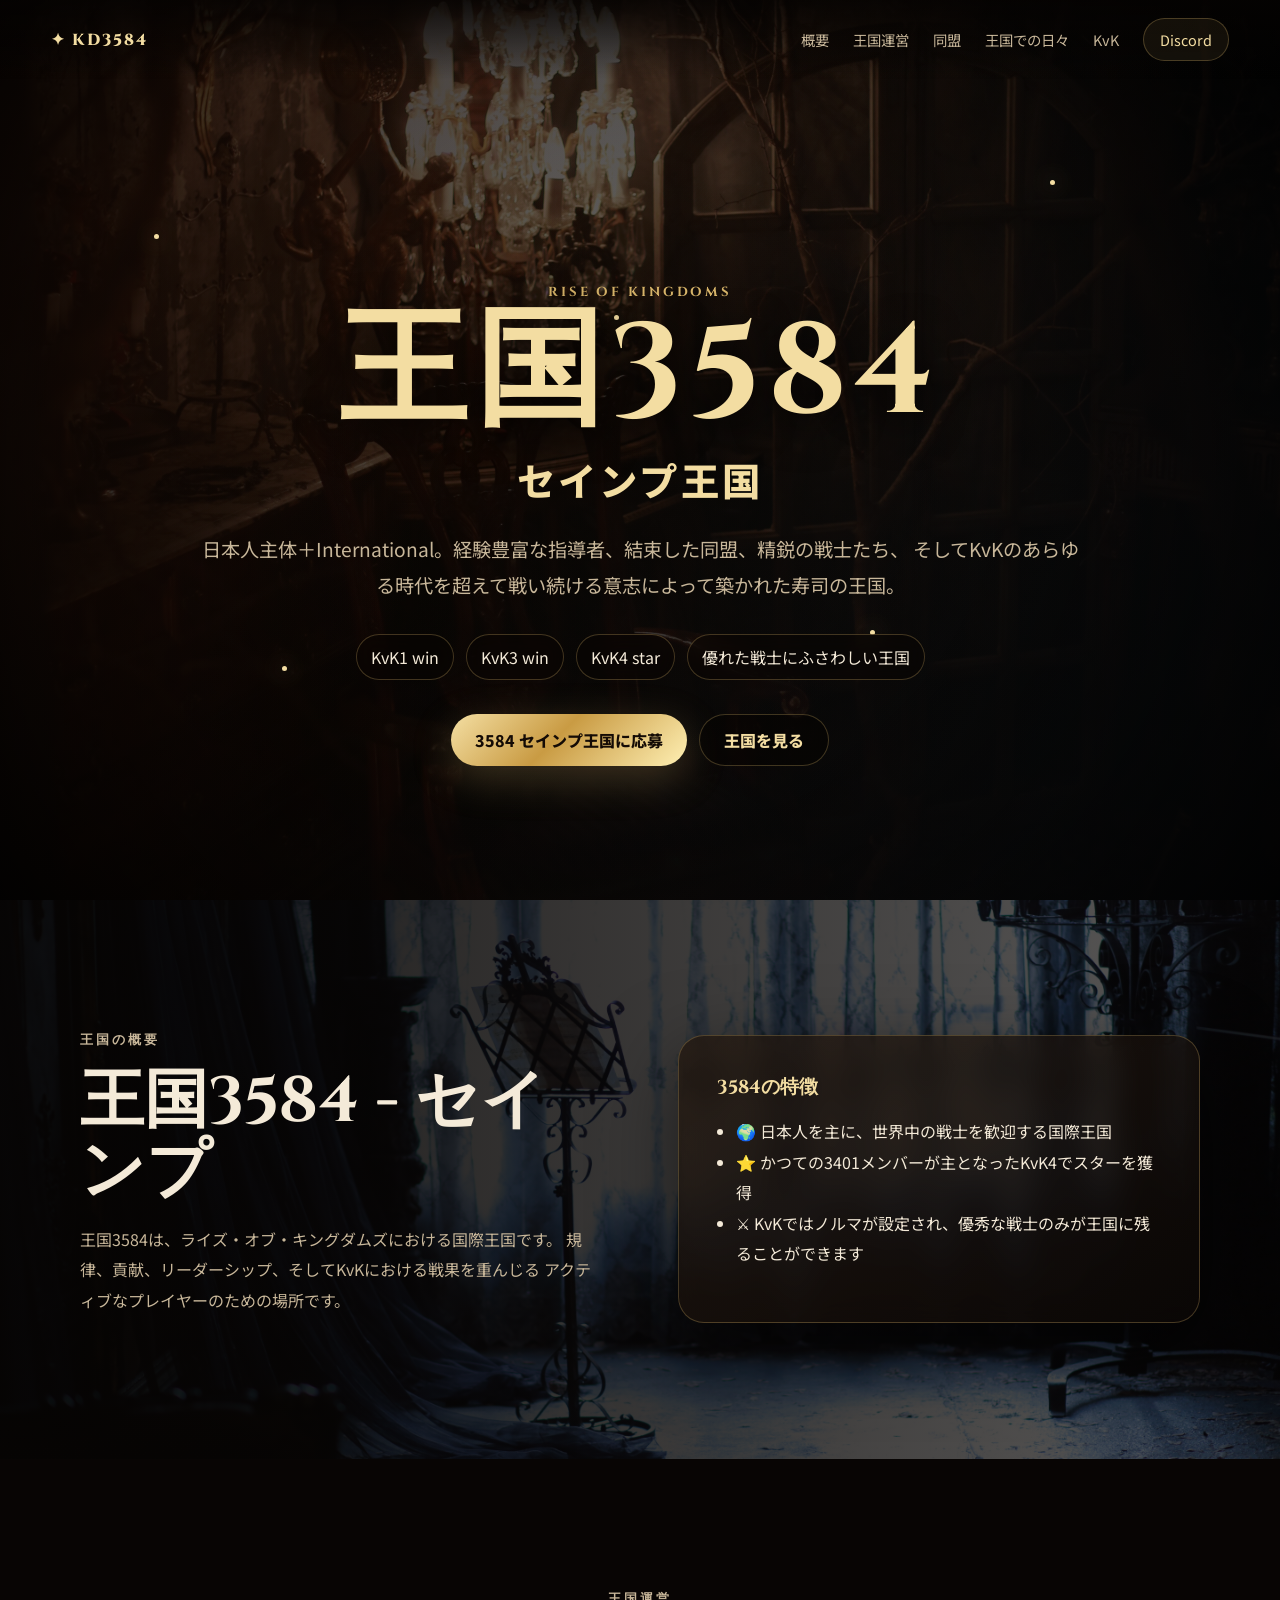
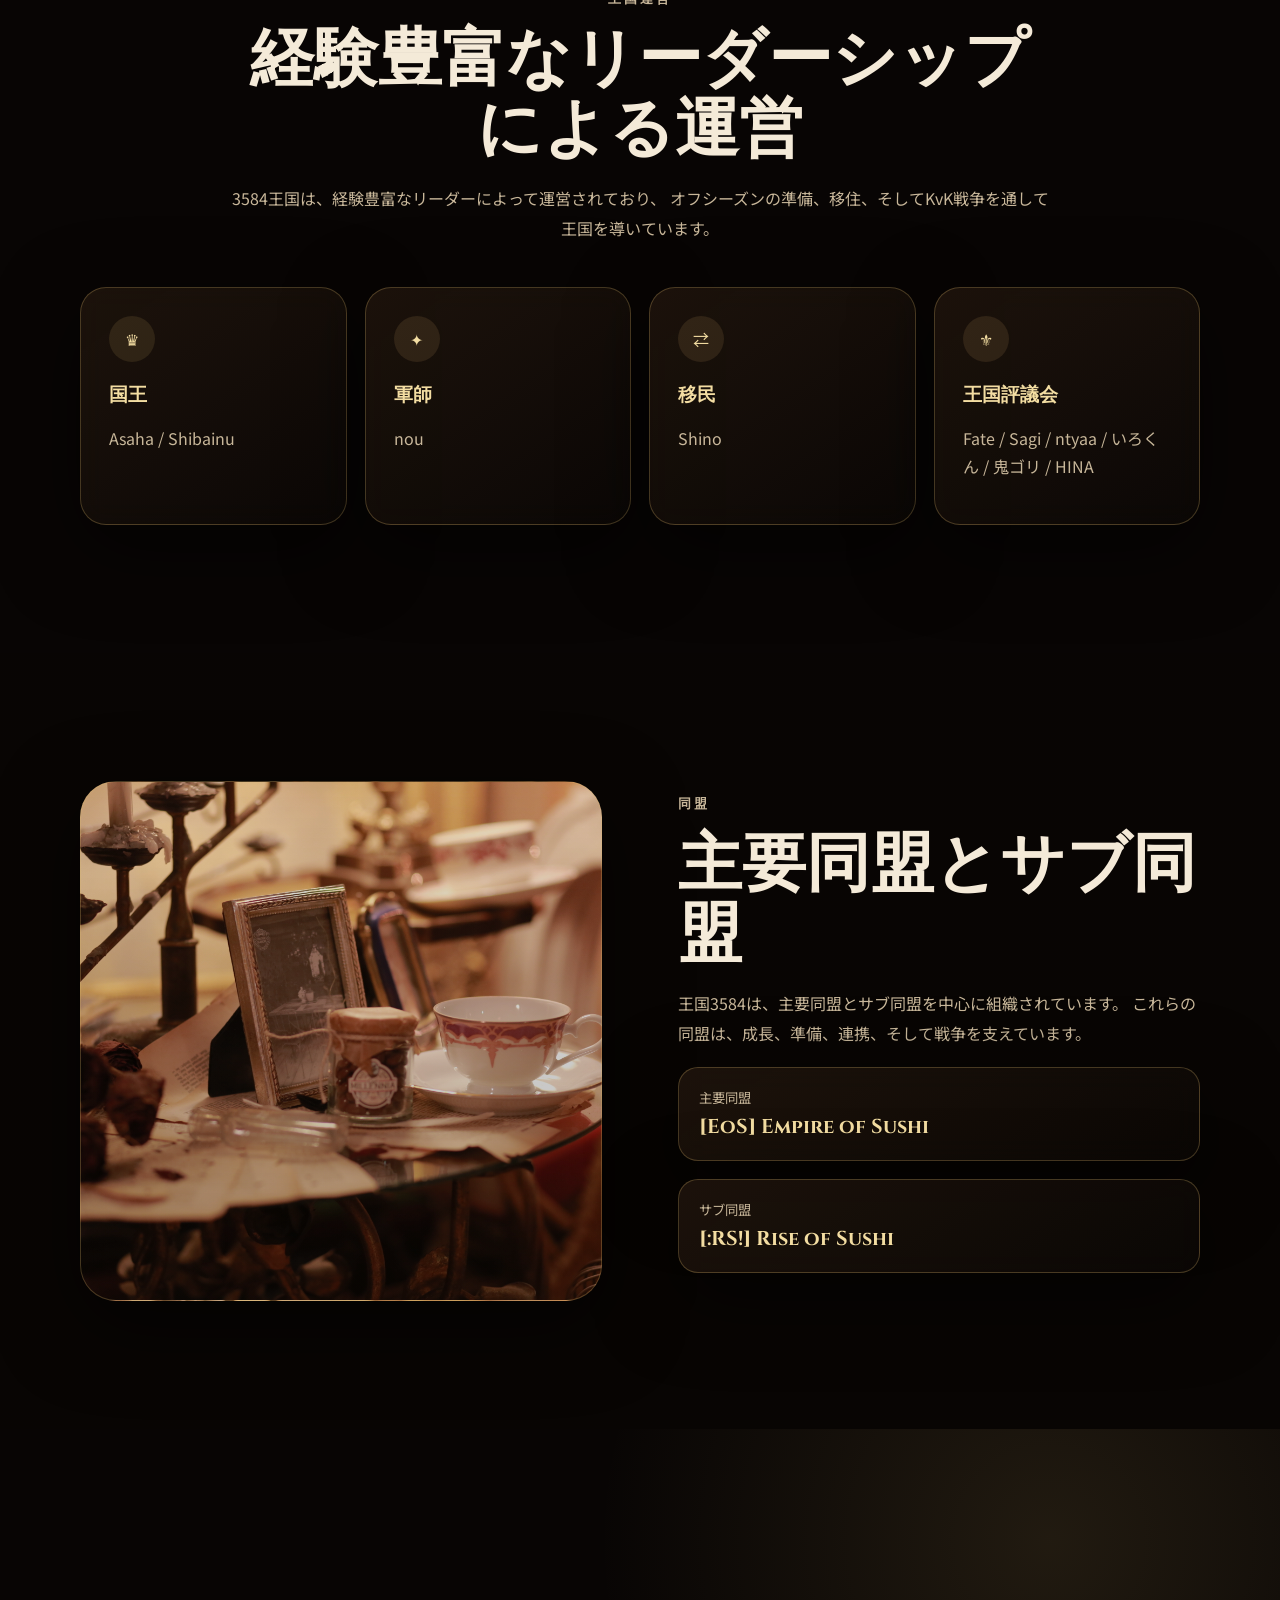
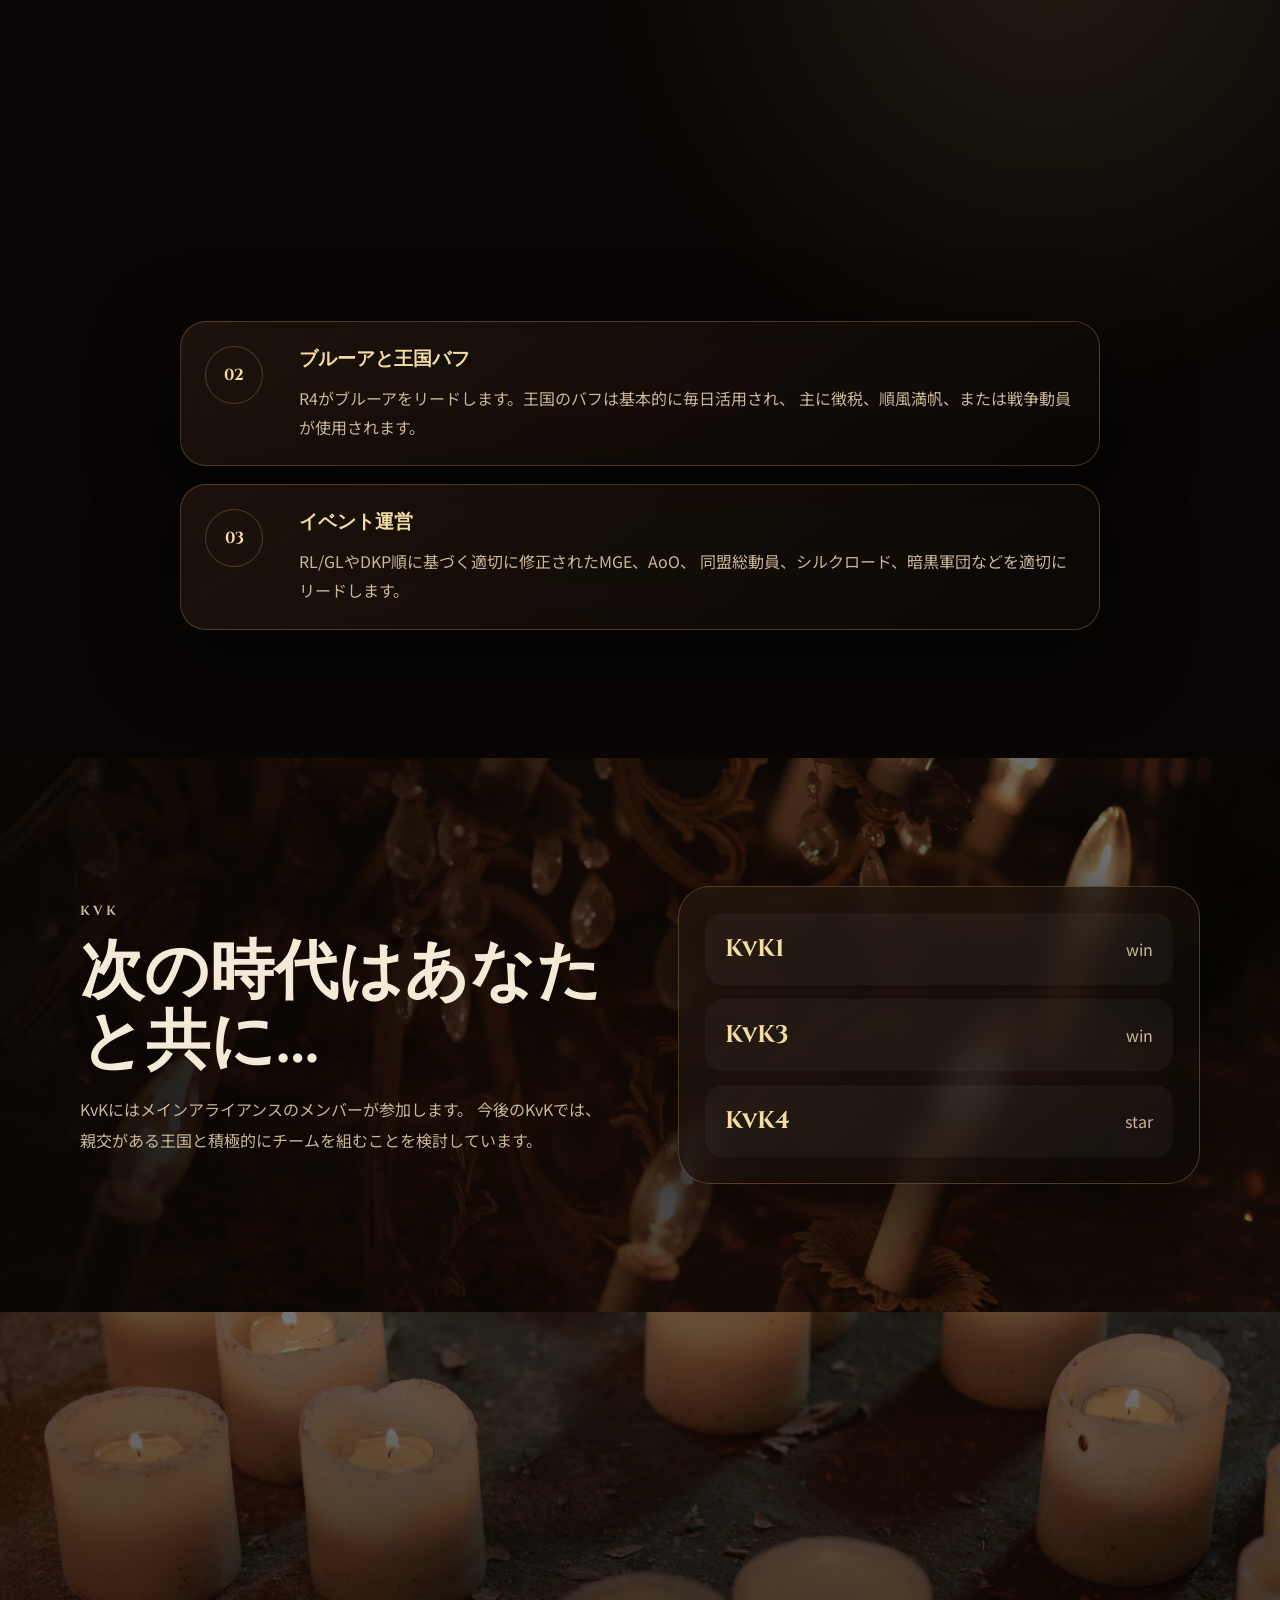
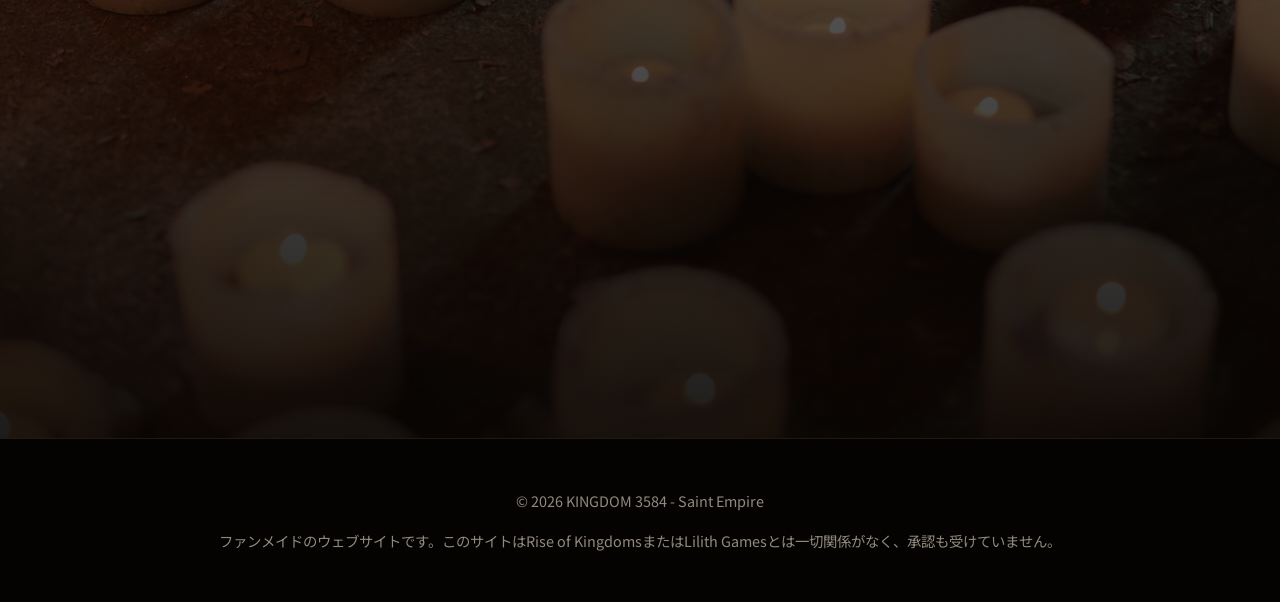
==== kingdom.html @ c97b83a0 "Create kingdom.html" ====
<!doctype html>
<html lang="ja">
<head>
  <meta charset="utf-8">
  <meta name="viewport" content="width=device-width, initial-scale=1">
  <title>KINGDOM 3584 | セインプ王国</title>
  <meta name="description" content="王国3584 セインプ王国 - 日本人主体＋International / KvK focused kingdom.">
  <meta name="theme-color" content="#120b08">
  <link rel="canonical" href="https://nou3584.github.io/kd3584/kingdom.html">

  <meta property="og:title" content="KINGDOM 3584 | セインプ王国">
  <meta property="og:description" content="日本人主体＋International / KvK focused kingdom.">
  <meta property="og:type" content="website">
  <meta property="og:url" content="https://nou3584.github.io/kd3584/kingdom.html">
  <meta property="og:image" content="assets/images/4V9A9482_0.JPG">

  <link rel="preconnect" href="https://fonts.googleapis.com">
  <link rel="preconnect" href="https://fonts.gstatic.com" crossorigin>
  <link href="https://fonts.googleapis.com/css2?family=Cinzel:wght@500;600;700;800&family=Noto+Sans+JP:wght@400;500;700;800&display=swap" rel="stylesheet">
  <link rel="stylesheet" href="assets/css/style.css">
</head>

<body class="site-page">
  <div class="loader" id="loader">
    <div class="flame"></div>
    <p>Lighting the Kingdom...</p>
  </div>

  <header class="header" id="header">
    <a class="brand" href="#top">✦ KD3584</a>

    <button class="nav-button" id="navButton" aria-label="menu">
      <span></span>
      <span></span>
      <span></span>
    </button>

    <nav class="nav" id="nav">
      <a href="#about">概要</a>
      <a href="#management">王国運営</a>
      <a href="#alliances">同盟</a>
      <a href="#season">王国での日々</a>
      <a href="#kvk">KvK</a>
      <a class="nav-apply" href="https://discord.gg/QA2q6GEq8" target="_blank" rel="noopener noreferrer">Discord</a>
    </nav>
  </header>

  <main id="top">
    <section class="hero">
      <div class="hero-bg"></div>
      <div class="hero-overlay"></div>

      <div class="lights">
        <span style="--x:12%;--y:26%;--d:0s"></span>
        <span style="--x:82%;--y:20%;--d:.8s"></span>
        <span style="--x:48%;--y:35%;--d:1.4s"></span>
        <span style="--x:22%;--y:74%;--d:.5s"></span>
        <span style="--x:68%;--y:70%;--d:1.9s"></span>
      </div>

      <div class="hero-content">
        <p class="eyebrow reveal">RISE OF KINGDOMS</p>
        <h1 class="hero-title reveal">王国3584</h1>
        <p class="hero-subtitle reveal">セインプ王国</p>

        <p class="hero-lead reveal">
          日本人主体＋International。経験豊富な指導者、結束した同盟、精鋭の戦士たち、
          そしてKvKのあらゆる時代を超えて戦い続ける意志によって築かれた寿司の王国。
        </p>

        <div class="badges reveal">
          <span>KvK1 win</span>
          <span>KvK3 win</span>
          <span>KvK4 star</span>
          <span>優れた戦士にふさわしい王国</span>
        </div>

        <div class="actions reveal">
          <a class="button primary" href="https://discord.gg/QA2q6GEq8" target="_blank" rel="noopener noreferrer">
            3584 セインプ王国に応募
          </a>
          <a class="button ghost" href="#about">王国を見る</a>
        </div>
      </div>
    </section>

    <section class="section about" id="about">
      <div class="container grid-2">
        <div class="section-title reveal">
          <p class="eyebrow">王国の概要</p>
          <h2>王国3584 - セインプ</h2>
          <p>
            王国3584は、ライズ・オブ・キングダムズにおける国際王国です。
            規律、貢献、リーダーシップ、そしてKvKにおける戦果を重んじる
            アクティブなプレイヤーのための場所です。
          </p>
        </div>

        <div class="glass reveal">
          <h3>3584の特徴</h3>
          <ul>
            <li>🌍 日本人を主に、世界中の戦士を歓迎する国際王国</li>
            <li>⭐ かつての3401メンバーが主となったKvK4でスターを獲得</li>
            <li>⚔ KvKではノルマが設定され、優秀な戦士のみが王国に残ることができます</li>
          </ul>
        </div>
      </div>
    </section>

    <section class="section" id="management">
      <div class="container">
        <div class="section-title center reveal">
          <p class="eyebrow">王国運営</p>
          <h2>経験豊富なリーダーシップによる運営</h2>
          <p>
            3584王国は、経験豊富なリーダーによって運営されており、
            オフシーズンの準備、移住、そしてKvK戦争を通して王国を導いています。
          </p>
        </div>

        <div class="cards">
          <article class="card reveal">
            <span>♛</span>
            <h3>国王</h3>
            <p>Asaha / Shibainu</p>
          </article>

          <article class="card reveal">
            <span>✦</span>
            <h3>軍師</h3>
            <p>nou</p>
          </article>

          <article class="card reveal">
            <span>⇄</span>
            <h3>移民</h3>
            <p>Shino</p>
          </article>

          <article class="card reveal council">
            <span>⚜</span>
            <h3>王国評議会</h3>
            <p>Fate / Sagi / ntyaa / いろくん / 鬼ゴリ / HINA</p>
          </article>
        </div>
      </div>
    </section>

    <section class="section alliances" id="alliances">
      <div class="container grid-2">
        <div class="photo reveal"></div>

        <div class="section-title reveal">
          <p class="eyebrow">同盟</p>
          <h2>主要同盟とサブ同盟</h2>
          <p>
            王国3584は、主要同盟とサブ同盟を中心に組織されています。
            これらの同盟は、成長、準備、連携、そして戦争を支えています。
          </p>

          <div class="alliance-box">
            <small>主要同盟</small>
            <strong>[EoS] Empire of Sushi</strong>
          </div>

          <div class="alliance-box">
            <small>サブ同盟</small>
            <strong>[:RS!] Rise of Sushi</strong>
          </div>
        </div>
      </div>
    </section>

    <section class="section season" id="season">
      <div class="container">
        <div class="section-title center reveal">
          <p class="eyebrow">王国での日々</p>
          <h2>準備が戦果を生みます。</h2>
          <p>
            王国3584は、オフシーズンとKvKの両方において、
            日々の活動、準備、そして積極的な参加を重視しています。
          </p>
        </div>

        <div class="timeline">
          <article class="timeline-item reveal">
            <b>01</b>
            <div>
              <h3>野蛮人の砦とクリスタルチェスト</h3>
              <p>
                多くのプレイヤーが積極的に野蛮人の砦の破壊に取り組んでおり、
                レアギフトも豊富で、平均して1日に2〜3個のクリスタルチェストを獲得できます。
              </p>
            </div>
          </article>

          <article class="timeline-item reveal">
            <b>02</b>
            <div>
              <h3>ブルーアと王国バフ</h3>
              <p>
                R4がブルーアをリードします。王国のバフは基本的に毎日活用され、
                主に徴税、順風満帆、または戦争動員が使用されます。
              </p>
            </div>
          </article>

          <article class="timeline-item reveal">
            <b>03</b>
            <div>
              <h3>イベント運営</h3>
              <p>
                RL/GLやDKP順に基づく適切に修正されたMGE、AoO、
                同盟総動員、シルクロード、暗黒軍団などを適切にリードします。
              </p>
            </div>
          </article>
        </div>
      </div>
    </section>

    <section class="section kvk" id="kvk">
      <div class="container grid-2">
        <div class="section-title reveal">
          <p class="eyebrow">KvK</p>
          <h2>次の時代はあなたと共に…</h2>
          <p>
            KvKにはメインアライアンスのメンバーが参加します。
            今後のKvKでは、親交がある王国と積極的にチームを組むことを検討しています。
          </p>
        </div>

        <div class="stats reveal">
          <div><strong>KvK1</strong><span>win</span></div>
          <div><strong>KvK3</strong><span>win</span></div>
          <div><strong>KvK4</strong><span>star</span></div>
        </div>
      </div>
    </section>

    <section class="section apply" id="apply">
      <div class="container apply-card reveal">
        <p class="eyebrow">3584 セインプ王国に応募</p>
        <h2>キングダム3584に参加しよう。</h2>
        <p>
          王国3584は、栄光ある王国で戦い、成長し、プレイしたいと願う
          優秀なプレイヤーを求めています。Discordアカウントが必要です。
          応募は審査制です。
        </p>
        <a class="button primary large" href="https://discord.gg/QA2q6GEq8" target="_blank" rel="noopener noreferrer">
          Discordで応募する
        </a>
      </div>
    </section>
  </main>

  <footer class="footer">
    <p>© <span id="year"></span> KINGDOM 3584 - Saint Empire</p>
    <p>
      ファンメイドのウェブサイトです。このサイトはRise of KingdomsまたはLilith Gamesとは一切関係がなく、承認も受けていません。
    </p>
  </footer>

  <script src="assets/js/main.js"></script>
</body>
</html>
---- assets/css/style.css ----
:root {
  --bg: #080504;
  --panel: rgba(22, 14, 9, .76);
  --text: #f4ead8;
  --muted: #c8b79a;
  --gold: #d8b56a;
  --gold-light: #f3dda2;
  --line: rgba(216, 181, 106, .28);
  --shadow: 0 24px 80px rgba(0, 0, 0, .55);
  --radius: 26px;
  --font-title: "Cinzel", serif;
  --font-body: "Noto Sans JP", sans-serif;
}

* {
  box-sizing: border-box;
}

html {
  scroll-behavior: smooth;
  background: var(--bg);
}

body {
  margin: 0;
  font-family: var(--font-body);
  color: var(--text);
  background: var(--bg);
  overflow-x: hidden;
}

body.no-scroll,
body.gate-open {
  overflow: hidden;
}

a {
  color: inherit;
  text-decoration: none;
}

/* entrance gate */
.letter-gate {
  position: fixed;
  inset: 0;
  z-index: 2000;
  display: grid;
  place-items: center;
  background: #050302;
  transition: opacity .9s ease, visibility .9s ease;
}

.letter-gate.hide {
  opacity: 0;
  visibility: hidden;
  pointer-events: none;
}

.gate-bg {
  position: absolute;
  inset: 0;
  background:
    linear-gradient(rgba(5, 3, 2, .68), rgba(5, 3, 2, .92)),
    url("../images/4V9A9482_0.JPG") center / cover;
  animation: gateZoom 18s ease-in-out infinite alternate;
}

.gate-light {
  position: absolute;
  inset: 0;
  background:
    radial-gradient(circle at 50% 48%, rgba(244, 210, 126, .22), transparent 28%),
    radial-gradient(circle at 50% 74%, rgba(255, 180, 78, .14), transparent 34%);
  animation: gateLight 4.8s ease-in-out infinite;
}

@keyframes gateZoom {
  from { transform: scale(1); }
  to { transform: scale(1.05); }
}

@keyframes gateLight {
  0%, 100% { opacity: .52; }
  45% { opacity: .9; }
  70% { opacity: .42; }
}

.envelope-scene {
  position: relative;
  width: min(94vw, 680px);
  height: 540px;
  display: grid;
  place-items: center;
  perspective: 1400px;
}

.envelope {
  position: relative;
  width: min(90vw, 540px);
  height: 340px;
  transform-style: preserve-3d;
  animation: envelopeEnter 1.1s ease forwards;
}

@keyframes envelopeEnter {
  from {
    opacity: 0;
    transform: translateY(48px) rotateX(14deg) scale(.92);
  }
  to {
    opacity: 1;
    transform: translateY(0) rotateX(0) scale(1);
  }
}

.env-back {
  position: absolute;
  inset: 62px 0 0;
  border-radius: 18px;
  background: linear-gradient(145deg, #d8b56a, #8d5b26 55%, #2c170d);
  box-shadow: 0 32px 90px rgba(0, 0, 0, .75);
}

.env-front {
  position: absolute;
  inset: 62px 0 0;
  z-index: 4;
  border-radius: 18px;
  background:
    linear-gradient(135deg, transparent 49%, rgba(255, 241, 184, .22) 50%, transparent 51%),
    linear-gradient(225deg, transparent 49%, rgba(255, 241, 184, .18) 50%, transparent 51%),
    linear-gradient(145deg, #b78438, #5f3518);
  clip-path: polygon(0 0, 50% 58%, 100% 0, 100% 100%, 0 100%);
}

.env-flap {
  position: absolute;
  left: 0;
  right: 0;
  top: 62px;
  z-index: 6;
  height: 178px;
  background: linear-gradient(145deg, #e3c176, #8e5b28);
  clip-path: polygon(0 0, 100% 0, 50% 100%);
  transform-origin: top center;
  animation: flapOpen 1.35s ease 1s forwards;
}

@keyframes flapOpen {
  to {
    transform: rotateX(178deg);
    z-index: 1;
  }
}

.wax-seal {
  position: absolute;
  left: 50%;
  top: 182px;
  z-index: 7;
  width: 76px;
  height: 76px;
  display: grid;
  place-items: center;
  transform: translateX(-50%);
  border-radius: 50%;
  background: radial-gradient(circle at 35% 30%, #b83a31, #60100e 72%);
  color: #f6d99b;
  font-family: var(--font-title);
  font-weight: 800;
  box-shadow: 0 8px 26px rgba(0, 0, 0, .5), inset 0 0 0 2px rgba(255,255,255,.12);
  animation: sealFade .7s ease 1.15s forwards;
}

@keyframes sealFade {
  to {
    opacity: 0;
    transform: translateX(-50%) scale(.65);
  }
}

.env-paper {
  position: absolute;
  left: 6%;
  right: 6%;
  bottom: 34px;
  z-index: 3;
  min-height: 330px;
  padding: 32px 28px;
  border-radius: 20px;
  text-align: center;
  color: #2f1d10;
  background:
    radial-gradient(circle at 20% 10%, rgba(255,255,255,.55), transparent 24%),
    linear-gradient(145deg, #fff1c6, #d6b26d);
  box-shadow: 0 18px 50px rgba(0, 0, 0, .48);
  transform: translateY(118px) scale(.86);
  opacity: .22;
  animation: paperRise 1.35s ease 1.55s forwards;
}

@keyframes paperRise {
  to {
    transform: translateY(-158px) scale(1);
    opacity: 1;
    z-index: 8;
  }
}

.paper-label {
  margin: 0 0 10px;
  font-family: var(--font-title);
  letter-spacing: .18em;
  font-weight: 800;
  color: #7a1d15;
}

.env-paper h1 {
  margin: 0;
  font-family: var(--font-title);
  font-size: clamp(1.55rem, 5vw, 2.35rem);
}

.paper-text {
  margin: 14px 0 22px;
  line-height: 1.7;
}

.paper-menu {
  display: grid;
  grid-template-columns: repeat(2, 1fr);
  gap: 12px;
}

.paper-menu button,
.paper-menu a {
  border: 0;
  border-radius: 999px;
  padding: 13px 14px;
  cursor: pointer;
  color: #fff3c7;
  background: linear-gradient(135deg, #4d1d16, #8b2a22);
  font-weight: 800;
  box-shadow: 0 10px 28px rgba(78, 26, 16, .35);
  transition: transform .25s ease, filter .25s ease;
  font-family: var(--font-body);
  font-size: .95rem;
}

.paper-menu button:hover,
.paper-menu a:hover {
  transform: translateY(-2px);
  filter: brightness(1.08);
}

.paper-note {
  margin: 18px 0 0;
  font-size: .82rem;
  color: rgba(47, 29, 16, .75);
}

/* loader */
.loader {
  position: fixed;
  inset: 0;
  z-index: 999;
  display: grid;
  place-items: center;
  align-content: center;
  gap: 18px;
  background: #050302;
  transition: opacity .7s ease, visibility .7s ease;
}

.loader.hide {
  opacity: 0;
  visibility: hidden;
  pointer-events: none;
}

.flame {
  width: 24px;
  height: 38px;
  border-radius: 50% 50% 42% 42%;
  background: radial-gradient(circle at 50% 72%, #fff6c9 0 13%, #f6bf55 34%, #b74f1d 66%, transparent 72%);
  filter: drop-shadow(0 0 18px rgba(246, 191, 85, .85));
  animation: flame 1.5s ease-in-out infinite;
}

.loader p {
  margin: 0;
  color: var(--muted);
  letter-spacing: .14em;
  font-size: .78rem;
  text-transform: uppercase;
}

@keyframes flame {
  0%, 100% { transform: scaleY(1) rotate(-1deg); opacity: .86; }
  50% { transform: scaleY(1.13) rotate(2deg); opacity: 1; }
}

/* main site */
.header {
  position: fixed;
  inset: 0 0 auto 0;
  z-index: 90;
  display: flex;
  justify-content: space-between;
  align-items: center;
  padding: 18px clamp(18px, 4vw, 56px);
  background: linear-gradient(to bottom, rgba(5, 3, 2, .82), transparent);
  transition: background .35s ease, backdrop-filter .35s ease;
}

.header.scrolled {
  background: rgba(7, 4, 3, .78);
  backdrop-filter: blur(14px);
  border-bottom: 1px solid rgba(216, 181, 106, .13);
}

.brand {
  font-family: var(--font-title);
  font-weight: 800;
  letter-spacing: .12em;
  color: var(--gold-light);
}

.nav {
  display: flex;
  align-items: center;
  gap: 24px;
  color: var(--muted);
  font-size: .9rem;
}

.nav a:hover {
  color: var(--gold-light);
}

.nav-apply {
  padding: 10px 16px;
  border: 1px solid var(--line);
  border-radius: 999px;
  background: rgba(216, 181, 106, .08);
  color: var(--gold-light);
}

.nav-button {
  display: none;
  width: 44px;
  height: 44px;
  border: 1px solid var(--line);
  border-radius: 12px;
  background: rgba(10, 6, 4, .5);
  cursor: pointer;
}

.nav-button span {
  display: block;
  width: 20px;
  height: 2px;
  margin: 5px auto;
  background: var(--gold-light);
  transition: .25s ease;
}

.hero {
  position: relative;
  min-height: 100svh;
  display: grid;
  place-items: center;
  padding: 120px 20px 80px;
  overflow: hidden;
  isolation: isolate;
}

.hero-bg {
  position: absolute;
  inset: 0;
  z-index: -3;
  background:
    linear-gradient(rgba(8, 5, 3, .6), rgba(8, 5, 3, .86)),
    url("../images/4V9A9482_0.JPG") center / cover;
  animation: slowZoom 22s ease-in-out infinite alternate;
}

.hero-overlay {
  position: absolute;
  inset: 0;
  z-index: -2;
  background:
    radial-gradient(circle at center, transparent 0 30%, rgba(0,0,0,.4) 70%, rgba(0,0,0,.88) 100%),
    linear-gradient(120deg, rgba(91, 36, 16, .28), transparent 42%, rgba(13, 35, 54, .22));
  animation: candleFlicker 5s ease-in-out infinite;
}

@keyframes slowZoom {
  from { transform: scale(1); }
  to { transform: scale(1.07); }
}

@keyframes candleFlicker {
  0%, 100% { opacity: .74; }
  30% { opacity: .9; }
  48% { opacity: .68; }
  73% { opacity: .83; }
}

.lights span {
  position: absolute;
  left: var(--x);
  top: var(--y);
  width: 5px;
  height: 5px;
  border-radius: 50%;
  background: var(--gold-light);
  box-shadow: 0 0 22px rgba(243, 221, 162, .9);
  animation: floatLight 8s ease-in-out infinite;
  animation-delay: var(--d);
}

@keyframes floatLight {
  0%, 100% { transform: translate3d(0,0,0); opacity: .22; }
  50% { transform: translate3d(12px,-24px,0); opacity: .82; }
}

.hero-content {
  width: min(1040px, 100%);
  text-align: center;
}

.eyebrow {
  margin: 0 0 14px;
  color: var(--gold);
  font-family: var(--font-title);
  font-weight: 700;
  letter-spacing: .22em;
  font-size: .82rem;
  text-transform: uppercase;
}

.hero-title {
  margin: 0;
  font-family: var(--font-title);
  font-size: clamp(3.1rem, 10vw, 8rem);
  line-height: .92;
  letter-spacing: .06em;
  color: var(--gold-light);
  text-shadow: 0 12px 42px rgba(0,0,0,.75);
}

.hero-subtitle {
  margin: 18px auto 0;
  color: var(--gold-light);
  font-size: clamp(1.4rem, 3vw, 2.4rem);
  font-weight: 800;
  letter-spacing: .08em;
}

.hero-lead {
  margin: 24px auto 0;
  max-width: 880px;
  color: var(--muted);
  font-size: clamp(1rem, 1.8vw, 1.2rem);
  line-height: 1.9;
}

.badges,
.actions {
  display: flex;
  justify-content: center;
  flex-wrap: wrap;
  gap: 12px;
}

.badges {
  margin-top: 30px;
}

.badges span {
  padding: 10px 14px;
  border: 1px solid var(--line);
  border-radius: 999px;
  background: rgba(10, 6, 4, .45);
  backdrop-filter: blur(10px);
}

.actions {
  margin-top: 34px;
}

.button {
  display: inline-flex;
  align-items: center;
  justify-content: center;
  min-height: 48px;
  padding: 13px 24px;
  border-radius: 999px;
  font-weight: 800;
  transition: transform .25s ease, box-shadow .25s ease;
}

.button:hover {
  transform: translateY(-2px);
}

.primary {
  color: #140b05;
  background: linear-gradient(135deg, #f4dfa3, #c99b43 45%, #fff0b4);
  box-shadow: 0 12px 40px rgba(216,181,106,.25);
}

.ghost {
  color: var(--gold-light);
  border: 1px solid var(--line);
  background: rgba(5,3,2,.45);
}

.large {
  min-height: 56px;
  padding-inline: 32px;
}

.section {
  position: relative;
  padding: clamp(78px, 10vw, 132px) 20px;
  overflow: hidden;
}

.container {
  position: relative;
  z-index: 2;
  width: min(1120px, 100%);
  margin: 0 auto;
}

.grid-2 {
  display: grid;
  grid-template-columns: 1fr 1fr;
  gap: clamp(30px, 6vw, 76px);
  align-items: center;
}

.section-title h2,
.apply-card h2 {
  margin: 0;
  font-family: var(--font-title);
  font-size: clamp(2rem, 5vw, 4.4rem);
  line-height: 1.1;
}

.section-title p,
.apply-card p {
  color: var(--muted);
  line-height: 1.9;
}

.center {
  max-width: 820px;
  margin: 0 auto 44px;
  text-align: center;
}

.about {
  background:
    linear-gradient(90deg, rgba(6,4,3,.94), rgba(6,4,3,.65)),
    url("../images/4V9A9593_0.JPG") center / cover;
}

.glass,
.card,
.timeline-item,
.stats,
.alliance-box,
.apply-card {
  border: 1px solid var(--line);
  background: linear-gradient(145deg, rgba(35,23,14,.76), rgba(12,8,6,.72));
  box-shadow: var(--shadow);
  backdrop-filter: blur(14px);
}

.glass {
  padding: clamp(24px, 4vw, 38px);
  border-radius: var(--radius);
}

.glass h3,
.card h3,
.timeline-item h3 {
  margin: 0 0 12px;
  font-family: var(--font-title);
  color: var(--gold-light);
}

.glass ul {
  padding-left: 1.2em;
  color: var(--text);
  line-height: 1.9;
}

.cards {
  display: grid;
  grid-template-columns: repeat(4, 1fr);
  gap: 18px;
}

.card {
  min-height: 210px;
  padding: 28px;
  border-radius: var(--radius);
  transition: transform .25s ease, border-color .25s ease;
}

.card:hover {
  transform: translateY(-6px);
  border-color: rgba(243,221,162,.55);
}

.card span {
  display: grid;
  place-items: center;
  width: 46px;
  height: 46px;
  margin-bottom: 20px;
  border-radius: 50%;
  background: rgba(216,181,106,.12);
  color: var(--gold-light);
}

.card p {
  color: var(--muted);
  line-height: 1.75;
}

.alliances {
  background:
    linear-gradient(rgba(8,5,3,.78), rgba(8,5,3,.9)),
    url("../images/4V9A2449_0.JPG") center / cover fixed;
}

.photo {
  min-height: 520px;
  border-radius: 36px;
  border: 1px solid var(--line);
  background:
    linear-gradient(rgba(8,5,3,.1), rgba(8,5,3,.3)),
    url("../images/4V9A6403_0.JPG") center / cover;
  box-shadow: var(--shadow);
}

.alliance-box {
  padding: 20px;
  border-radius: 20px;
  margin: 18px 0;
}

.alliance-box small {
  display: block;
  color: var(--muted);
  margin-bottom: 6px;
}

.alliance-box strong {
  font-family: var(--font-title);
  font-size: 1.25rem;
  color: var(--gold-light);
}

.season {
  background:
    radial-gradient(circle at 82% 12%, rgba(216, 181, 106, .12), transparent 34%),
    #080504;
}

.timeline {
  display: grid;
  gap: 18px;
  max-width: 920px;
  margin: 0 auto;
}

.timeline-item {
  display: grid;
  grid-template-columns: 72px 1fr;
  gap: 22px;
  padding: 24px;
  border-radius: var(--radius);
}

.timeline-item b {
  display: grid;
  place-items: center;
  width: 58px;
  height: 58px;
  border-radius: 50%;
  border: 1px solid var(--line);
  color: var(--gold-light);
  font-family: var(--font-title);
}

.timeline-item p {
  margin: 0;
  color: var(--muted);
  line-height: 1.8;
}

.kvk {
  background:
    linear-gradient(90deg, rgba(8,5,3,.94), rgba(8,5,3,.5)),
    url("../images/4V9A9409_0.JPG") center / cover;
}

.stats {
  display: grid;
  gap: 14px;
  padding: 26px;
  border-radius: 32px;
}

.stats div {
  display: flex;
  justify-content: space-between;
  align-items: baseline;
  gap: 16px;
  padding: 20px;
  border-radius: 18px;
  background: rgba(255,255,255,.035);
}

.stats strong {
  font-family: var(--font-title);
  color: var(--gold-light);
  font-size: 1.5rem;
}

.stats span {
  color: var(--muted);
}

.apply {
  background:
    linear-gradient(rgba(5,3,2,.55), rgba(5,3,2,.9)),
    url("../images/4V9A2448_0.JPG") center / cover;
}

.apply-card {
  max-width: 920px;
  padding: clamp(32px, 6vw, 70px);
  border-radius: 36px;
  text-align: center;
}

.footer {
  padding: 34px 20px;
  text-align: center;
  color: rgba(244,234,216,.58);
  border-top: 1px solid rgba(216,181,106,.12);
  background: #050302;
  font-size: .9rem;
  line-height: 1.8;
}

.reveal {
  opacity: 0;
  transform: translateY(28px);
  transition: opacity .9s ease, transform .9s ease;
}

.reveal.show {
  opacity: 1;
  transform: translateY(0);
}

.toast {
  position: fixed;
  left: 50%;
  bottom: 28px;
  z-index: 3000;
  transform: translate(-50%, 24px);
  padding: 14px 20px;
  border: 1px solid var(--line);
  border-radius: 999px;
  background: rgba(10, 6, 4, .9);
  color: var(--gold-light);
  box-shadow: var(--shadow);
  opacity: 0;
  visibility: hidden;
  transition: .35s ease;
}

.toast.show {
  opacity: 1;
  visibility: visible;
  transform: translate(-50%, 0);
}

@media (prefers-reduced-motion: reduce) {
  *,
  *::before,
  *::after {
    animation: none !important;
    transition: none !important;
    scroll-behavior: auto !important;
  }
}

@media (max-width: 900px) {
  .nav-button {
    display: block;
    position: relative;
    z-index: 101;
  }

  .nav {
    position: fixed;
    inset: 0;
    z-index: 100;
    flex-direction: column;
    justify-content: center;
    gap: 28px;
    background:
      linear-gradient(rgba(5,3,2,.88), rgba(5,3,2,.96)),
      url("../images/4V9A9482_0.JPG") center / cover;
    transform: translateX(100%);
    transition: transform .35s ease;
    font-size: 1.2rem;
  }

  .nav.open {
    transform: translateX(0);
  }

  .nav-button.open span:nth-child(1) {
    transform: translateY(7px) rotate(45deg);
  }

  .nav-button.open span:nth-child(2) {
    opacity: 0;
  }

  .nav-button.open span:nth-child(3) {
    transform: translateY(-7px) rotate(-45deg);
  }

  .grid-2 {
    grid-template-columns: 1fr;
  }

  .cards {
    grid-template-columns: repeat(2, 1fr);
  }

  .photo {
    min-height: 360px;
  }

  .alliances {
    background-attachment: scroll;
  }
}

@media (max-width: 560px) {
  .header {
    padding: 14px 16px;
  }

  .brand {
    font-size: .9rem;
  }

  .envelope-scene {
    height: 560px;
  }

  .env-paper {
    left: 4%;
    right: 4%;
    padding: 28px 18px;
  }

  .paper-menu {
    grid-template-columns: 1fr;
  }

  .hero {
    padding-inline: 16px;
  }

  .badges {
    display: none;
  }

  .actions {
    flex-direction: column;
  }

  .button {
    width: 100%;
  }

  .cards {
    grid-template-columns: 1fr;
  }

  .timeline-item {
    grid-template-columns: 1fr;
  }
}
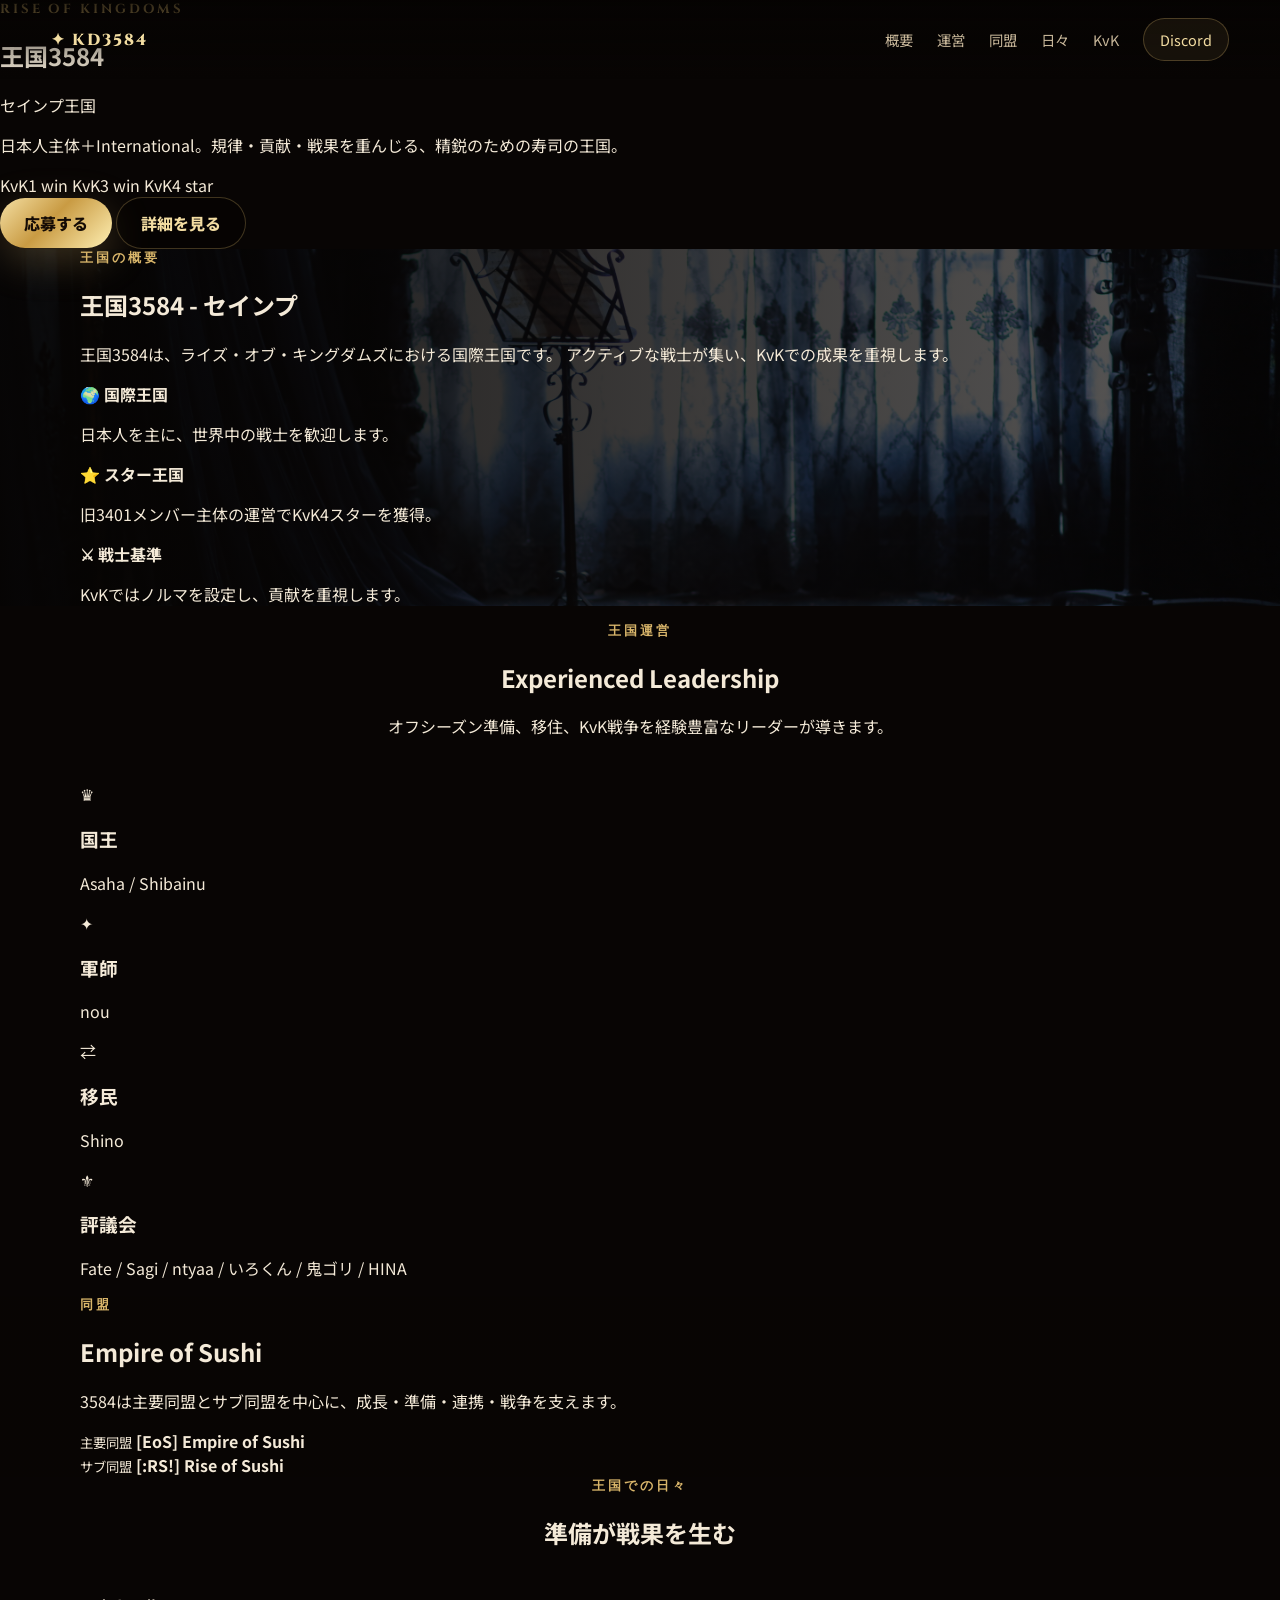
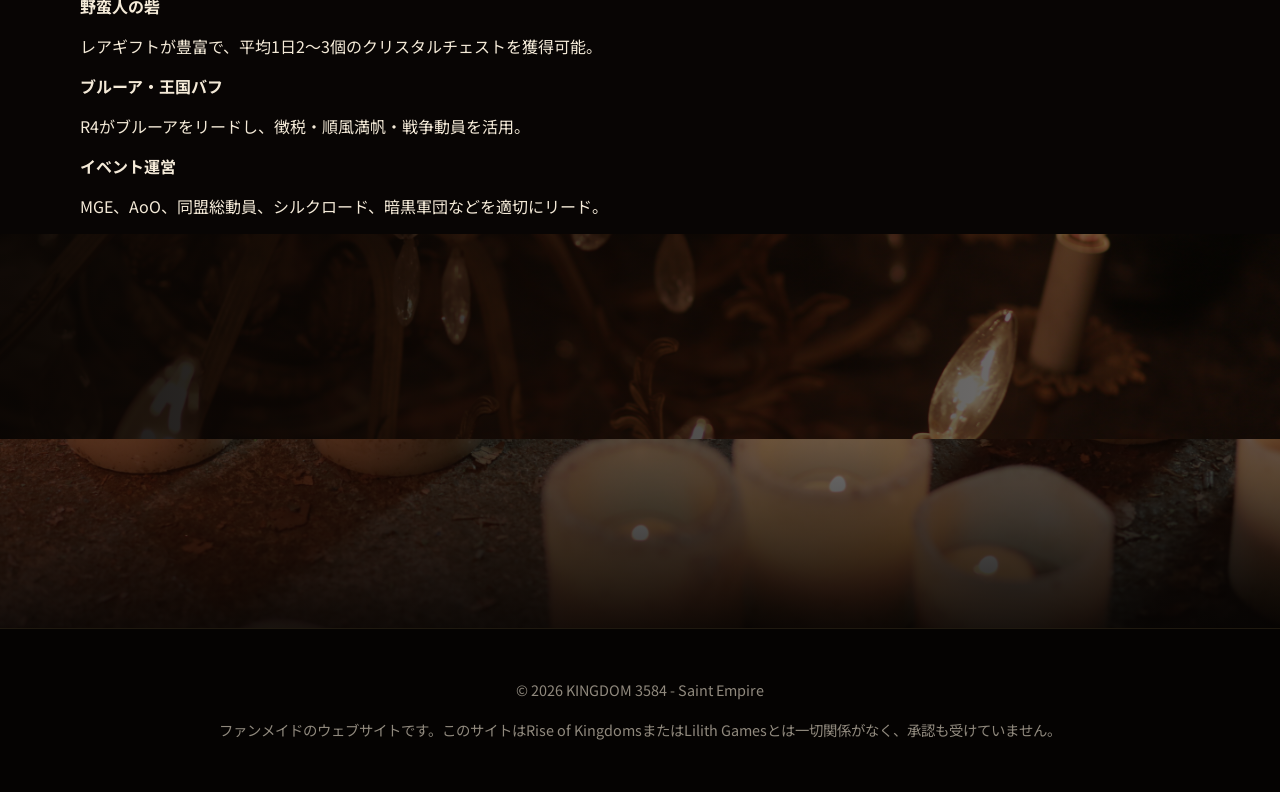
==== commit 7309135e: "Update kingdom.html" ====
--- a/kingdom.html
+++ b/kingdom.html
@@ -20,13 +20,13 @@
   <link rel="stylesheet" href="assets/css/style.css">
 </head>
 
-<body class="site-page">
+<body class="site-page compact-page">
   <div class="loader" id="loader">
     <div class="flame"></div>
     <p>Lighting the Kingdom...</p>
   </div>
 
-  <header class="header" id="header">
+  <header class="header compact-header" id="header">
     <a class="brand" href="#top">✦ KD3584</a>
 
     <button class="nav-button" id="navButton" aria-label="menu">
@@ -37,200 +37,174 @@
 
     <nav class="nav" id="nav">
       <a href="#about">概要</a>
-      <a href="#management">王国運営</a>
+      <a href="#management">運営</a>
       <a href="#alliances">同盟</a>
-      <a href="#season">王国での日々</a>
+      <a href="#daily">日々</a>
       <a href="#kvk">KvK</a>
       <a class="nav-apply" href="https://discord.gg/QA2q6GEq8" target="_blank" rel="noopener noreferrer">Discord</a>
     </nav>
   </header>
 
   <main id="top">
-    <section class="hero">
-      <div class="hero-bg"></div>
-      <div class="hero-overlay"></div>
-
-      <div class="lights">
-        <span style="--x:12%;--y:26%;--d:0s"></span>
-        <span style="--x:82%;--y:20%;--d:.8s"></span>
-        <span style="--x:48%;--y:35%;--d:1.4s"></span>
-        <span style="--x:22%;--y:74%;--d:.5s"></span>
-        <span style="--x:68%;--y:70%;--d:1.9s"></span>
-      </div>
-
-      <div class="hero-content">
+    <section class="compact-hero">
+      <div class="compact-hero-bg"></div>
+      <div class="compact-hero-overlay"></div>
+
+      <div class="compact-hero-content">
         <p class="eyebrow reveal">RISE OF KINGDOMS</p>
-        <h1 class="hero-title reveal">王国3584</h1>
-        <p class="hero-subtitle reveal">セインプ王国</p>
-
-        <p class="hero-lead reveal">
-          日本人主体＋International。経験豊富な指導者、結束した同盟、精鋭の戦士たち、
-          そしてKvKのあらゆる時代を超えて戦い続ける意志によって築かれた寿司の王国。
+        <h1 class="compact-title reveal">王国3584</h1>
+        <p class="compact-subtitle reveal">セインプ王国</p>
+
+        <p class="compact-lead reveal">
+          日本人主体＋International。規律・貢献・戦果を重んじる、精鋭のための寿司の王国。
         </p>
 
-        <div class="badges reveal">
+        <div class="compact-badges reveal">
           <span>KvK1 win</span>
           <span>KvK3 win</span>
           <span>KvK4 star</span>
-          <span>優れた戦士にふさわしい王国</span>
-        </div>
-
-        <div class="actions reveal">
+        </div>
+
+        <div class="compact-actions reveal">
           <a class="button primary" href="https://discord.gg/QA2q6GEq8" target="_blank" rel="noopener noreferrer">
-            3584 セインプ王国に応募
+            応募する
           </a>
-          <a class="button ghost" href="#about">王国を見る</a>
-        </div>
-      </div>
-    </section>
-
-    <section class="section about" id="about">
-      <div class="container grid-2">
-        <div class="section-title reveal">
+          <a class="button ghost" href="#about">詳細を見る</a>
+        </div>
+      </div>
+    </section>
+
+    <section class="compact-section about" id="about">
+      <div class="container">
+        <div class="compact-heading reveal">
           <p class="eyebrow">王国の概要</p>
           <h2>王国3584 - セインプ</h2>
           <p>
             王国3584は、ライズ・オブ・キングダムズにおける国際王国です。
-            規律、貢献、リーダーシップ、そしてKvKにおける戦果を重んじる
-            アクティブなプレイヤーのための場所です。
-          </p>
-        </div>
-
-        <div class="glass reveal">
-          <h3>3584の特徴</h3>
-          <ul>
-            <li>🌍 日本人を主に、世界中の戦士を歓迎する国際王国</li>
-            <li>⭐ かつての3401メンバーが主となったKvK4でスターを獲得</li>
-            <li>⚔ KvKではノルマが設定され、優秀な戦士のみが王国に残ることができます</li>
-          </ul>
-        </div>
-      </div>
-    </section>
-
-    <section class="section" id="management">
+            アクティブな戦士が集い、KvKでの成果を重視します。
+          </p>
+        </div>
+
+        <div class="feature-grid">
+          <article class="mini-card reveal">
+            <strong>🌍 国際王国</strong>
+            <p>日本人を主に、世界中の戦士を歓迎します。</p>
+          </article>
+
+          <article class="mini-card reveal">
+            <strong>⭐ スター王国</strong>
+            <p>旧3401メンバー主体の運営でKvK4スターを獲得。</p>
+          </article>
+
+          <article class="mini-card reveal">
+            <strong>⚔ 戦士基準</strong>
+            <p>KvKではノルマを設定し、貢献を重視します。</p>
+          </article>
+        </div>
+      </div>
+    </section>
+
+    <section class="compact-section" id="management">
       <div class="container">
-        <div class="section-title center reveal">
+        <div class="compact-heading center reveal">
           <p class="eyebrow">王国運営</p>
-          <h2>経験豊富なリーダーシップによる運営</h2>
-          <p>
-            3584王国は、経験豊富なリーダーによって運営されており、
-            オフシーズンの準備、移住、そしてKvK戦争を通して王国を導いています。
-          </p>
-        </div>
-
-        <div class="cards">
-          <article class="card reveal">
+          <h2>Experienced Leadership</h2>
+          <p>
+            オフシーズン準備、移住、KvK戦争を経験豊富なリーダーが導きます。
+          </p>
+        </div>
+
+        <div class="compact-role-scroll">
+          <article class="compact-role reveal">
             <span>♛</span>
             <h3>国王</h3>
             <p>Asaha / Shibainu</p>
           </article>
 
-          <article class="card reveal">
+          <article class="compact-role reveal">
             <span>✦</span>
             <h3>軍師</h3>
             <p>nou</p>
           </article>
 
-          <article class="card reveal">
+          <article class="compact-role reveal">
             <span>⇄</span>
             <h3>移民</h3>
             <p>Shino</p>
           </article>
 
-          <article class="card reveal council">
+          <article class="compact-role reveal">
             <span>⚜</span>
-            <h3>王国評議会</h3>
+            <h3>評議会</h3>
             <p>Fate / Sagi / ntyaa / いろくん / 鬼ゴリ / HINA</p>
           </article>
         </div>
       </div>
     </section>
 
-    <section class="section alliances" id="alliances">
-      <div class="container grid-2">
-        <div class="photo reveal"></div>
-
-        <div class="section-title reveal">
+    <section class="compact-section alliances" id="alliances">
+      <div class="container compact-two">
+        <div class="compact-photo reveal"></div>
+
+        <div class="compact-heading reveal">
           <p class="eyebrow">同盟</p>
-          <h2>主要同盟とサブ同盟</h2>
-          <p>
-            王国3584は、主要同盟とサブ同盟を中心に組織されています。
-            これらの同盟は、成長、準備、連携、そして戦争を支えています。
-          </p>
-
-          <div class="alliance-box">
-            <small>主要同盟</small>
-            <strong>[EoS] Empire of Sushi</strong>
+          <h2>Empire of Sushi</h2>
+          <p>
+            3584は主要同盟とサブ同盟を中心に、成長・準備・連携・戦争を支えます。
+          </p>
+
+          <div class="compact-alliance-list">
+            <div>
+              <small>主要同盟</small>
+              <strong>[EoS] Empire of Sushi</strong>
+            </div>
+            <div>
+              <small>サブ同盟</small>
+              <strong>[:RS!] Rise of Sushi</strong>
+            </div>
           </div>
-
-          <div class="alliance-box">
-            <small>サブ同盟</small>
-            <strong>[:RS!] Rise of Sushi</strong>
-          </div>
-        </div>
-      </div>
-    </section>
-
-    <section class="section season" id="season">
+        </div>
+      </div>
+    </section>
+
+    <section class="compact-section" id="daily">
       <div class="container">
-        <div class="section-title center reveal">
+        <div class="compact-heading center reveal">
           <p class="eyebrow">王国での日々</p>
-          <h2>準備が戦果を生みます。</h2>
-          <p>
-            王国3584は、オフシーズンとKvKの両方において、
-            日々の活動、準備、そして積極的な参加を重視しています。
-          </p>
-        </div>
-
-        <div class="timeline">
-          <article class="timeline-item reveal">
-            <b>01</b>
-            <div>
-              <h3>野蛮人の砦とクリスタルチェスト</h3>
-              <p>
-                多くのプレイヤーが積極的に野蛮人の砦の破壊に取り組んでおり、
-                レアギフトも豊富で、平均して1日に2〜3個のクリスタルチェストを獲得できます。
-              </p>
-            </div>
-          </article>
-
-          <article class="timeline-item reveal">
-            <b>02</b>
-            <div>
-              <h3>ブルーアと王国バフ</h3>
-              <p>
-                R4がブルーアをリードします。王国のバフは基本的に毎日活用され、
-                主に徴税、順風満帆、または戦争動員が使用されます。
-              </p>
-            </div>
-          </article>
-
-          <article class="timeline-item reveal">
-            <b>03</b>
-            <div>
-              <h3>イベント運営</h3>
-              <p>
-                RL/GLやDKP順に基づく適切に修正されたMGE、AoO、
-                同盟総動員、シルクロード、暗黒軍団などを適切にリードします。
-              </p>
-            </div>
-          </article>
-        </div>
-      </div>
-    </section>
-
-    <section class="section kvk" id="kvk">
-      <div class="container grid-2">
-        <div class="section-title reveal">
+          <h2>準備が戦果を生む</h2>
+        </div>
+
+        <div class="compact-info-grid">
+          <article class="info-pill reveal">
+            <b>野蛮人の砦</b>
+            <p>レアギフトが豊富で、平均1日2〜3個のクリスタルチェストを獲得可能。</p>
+          </article>
+
+          <article class="info-pill reveal">
+            <b>ブルーア・王国バフ</b>
+            <p>R4がブルーアをリードし、徴税・順風満帆・戦争動員を活用。</p>
+          </article>
+
+          <article class="info-pill reveal">
+            <b>イベント運営</b>
+            <p>MGE、AoO、同盟総動員、シルクロード、暗黒軍団などを適切にリード。</p>
+          </article>
+        </div>
+      </div>
+    </section>
+
+    <section class="compact-section kvk" id="kvk">
+      <div class="container compact-two">
+        <div class="compact-heading reveal">
           <p class="eyebrow">KvK</p>
           <h2>次の時代はあなたと共に…</h2>
           <p>
             KvKにはメインアライアンスのメンバーが参加します。
-            今後のKvKでは、親交がある王国と積極的にチームを組むことを検討しています。
-          </p>
-        </div>
-
-        <div class="stats reveal">
+            今後は親交がある王国とのチーム編成も検討しています。
+          </p>
+        </div>
+
+        <div class="compact-result-grid reveal">
           <div><strong>KvK1</strong><span>win</span></div>
           <div><strong>KvK3</strong><span>win</span></div>
           <div><strong>KvK4</strong><span>star</span></div>
@@ -238,14 +212,13 @@
       </div>
     </section>
 
-    <section class="section apply" id="apply">
-      <div class="container apply-card reveal">
+    <section class="compact-section apply" id="apply">
+      <div class="container compact-apply-card reveal">
         <p class="eyebrow">3584 セインプ王国に応募</p>
         <h2>キングダム3584に参加しよう。</h2>
         <p>
-          王国3584は、栄光ある王国で戦い、成長し、プレイしたいと願う
-          優秀なプレイヤーを求めています。Discordアカウントが必要です。
-          応募は審査制です。
+          栄光ある王国で戦い、成長し、プレイしたい優秀なプレイヤーを求めています。
+          応募にはDiscordアカウントが必要です。
         </p>
         <a class="button primary large" href="https://discord.gg/QA2q6GEq8" target="_blank" rel="noopener noreferrer">
           Discordで応募する
@@ -254,7 +227,7 @@
     </section>
   </main>
 
-  <footer class="footer">
+  <footer class="footer compact-footer">
     <p>© <span id="year"></span> KINGDOM 3584 - Saint Empire</p>
     <p>
       ファンメイドのウェブサイトです。このサイトはRise of KingdomsまたはLilith Gamesとは一切関係がなく、承認も受けていません。
--- a/assets/css/style.css
+++ b/assets/css/style.css
@@ -39,7 +39,52 @@
   text-decoration: none;
 }
 
-/* entrance gate */
+/* loader */
+.loader {
+  position: fixed;
+  inset: 0;
+  z-index: 999;
+  display: grid;
+  place-items: center;
+  align-content: center;
+  gap: 18px;
+  background: #050302;
+  transition: opacity .7s ease, visibility .7s ease;
+}
+
+.loader.hide {
+  opacity: 0;
+  visibility: hidden;
+  pointer-events: none;
+}
+
+.flame {
+  width: 24px;
+  height: 38px;
+  border-radius: 50% 50% 42% 42%;
+  background: radial-gradient(circle at 50% 72%, #fff6c9 0 13%, #f6bf55 34%, #b74f1d 66%, transparent 72%);
+  filter: drop-shadow(0 0 18px rgba(246, 191, 85, .85));
+  animation: flame 1.5s ease-in-out infinite;
+}
+
+.loader p {
+  margin: 0;
+  color: var(--muted);
+  letter-spacing: .14em;
+  font-size: .78rem;
+  text-transform: uppercase;
+}
+
+@keyframes flame {
+  0%, 100% { transform: scaleY(1) rotate(-1deg); opacity: .86; }
+  50% { transform: scaleY(1.13) rotate(2deg); opacity: 1; }
+}
+
+/* entrance */
+.entrance-main {
+  min-height: 100svh;
+}
+
 .letter-gate {
   position: fixed;
   inset: 0;
@@ -47,6 +92,7 @@
   display: grid;
   place-items: center;
   background: #050302;
+  overflow: hidden;
   transition: opacity .9s ease, visibility .9s ease;
 }
 
@@ -69,9 +115,30 @@
   position: absolute;
   inset: 0;
   background:
-    radial-gradient(circle at 50% 48%, rgba(244, 210, 126, .22), transparent 28%),
+    radial-gradient(circle at 50% 18%, rgba(255, 236, 176, .34), transparent 13%),
+    radial-gradient(circle at 50% 44%, rgba(244, 210, 126, .22), transparent 30%),
     radial-gradient(circle at 50% 74%, rgba(255, 180, 78, .14), transparent 34%);
   animation: gateLight 4.8s ease-in-out infinite;
+}
+
+.light-burst {
+  position: absolute;
+  left: 50%;
+  top: 18%;
+  width: 26vw;
+  height: 26vw;
+  min-width: 240px;
+  min-height: 240px;
+  border-radius: 50%;
+  transform: translate(-50%, -50%) scale(.15);
+  background: radial-gradient(circle, rgba(255, 250, 214, .95) 0 12%, rgba(245, 209, 119, .55) 28%, transparent 68%);
+  opacity: 0;
+  pointer-events: none;
+  filter: blur(2px);
+}
+
+.letter-gate.to-light .light-burst {
+  animation: lightBurst 1.05s ease forwards;
 }
 
 @keyframes gateZoom {
@@ -83,6 +150,21 @@
   0%, 100% { opacity: .52; }
   45% { opacity: .9; }
   70% { opacity: .42; }
+}
+
+@keyframes lightBurst {
+  0% {
+    opacity: 0;
+    transform: translate(-50%, -50%) scale(.15);
+  }
+  45% {
+    opacity: .95;
+    transform: translate(-50%, -50%) scale(1);
+  }
+  100% {
+    opacity: 1;
+    transform: translate(-50%, -50%) scale(4.8);
+  }
 }
 
 .envelope-scene {
@@ -179,12 +261,13 @@
   }
 }
 
+/* Important: the paper is completely hidden before the envelope opens */
 .env-paper {
   position: absolute;
   left: 6%;
   right: 6%;
-  bottom: 34px;
-  z-index: 3;
+  bottom: 30px;
+  z-index: 2;
   min-height: 330px;
   padding: 32px 28px;
   border-radius: 20px;
@@ -194,16 +277,84 @@
     radial-gradient(circle at 20% 10%, rgba(255,255,255,.55), transparent 24%),
     linear-gradient(145deg, #fff1c6, #d6b26d);
   box-shadow: 0 18px 50px rgba(0, 0, 0, .48);
-  transform: translateY(118px) scale(.86);
-  opacity: .22;
-  animation: paperRise 1.35s ease 1.55s forwards;
+  transform: translateY(180px) scale(.82);
+  opacity: 0;
+  pointer-events: none;
+  animation: paperRise 1.35s ease 1.65s forwards;
 }
 
 @keyframes paperRise {
-  to {
+  0% {
+    transform: translateY(180px) scale(.82);
+    opacity: 0;
+    z-index: 2;
+  }
+  50% {
+    opacity: 0;
+  }
+  100% {
     transform: translateY(-158px) scale(1);
     opacity: 1;
     z-index: 8;
+    pointer-events: auto;
+  }
+}
+
+/* transition: hold the opened letter up to the light */
+.letter-gate.to-light .env-paper {
+  pointer-events: none;
+  animation: paperToLight 1.05s cubic-bezier(.2, .75, .2, 1) forwards;
+}
+
+.letter-gate.to-light .env-front,
+.letter-gate.to-light .env-back,
+.letter-gate.to-light .env-flap {
+  animation: envelopeFadeOut .65s ease forwards;
+}
+
+.letter-gate.to-light .wax-seal {
+  opacity: 0;
+}
+
+.letter-gate.to-light .paper-menu,
+.letter-gate.to-light .paper-note {
+  animation: contentFade .35s ease forwards;
+}
+
+@keyframes paperToLight {
+  0% {
+    transform: translateY(-158px) scale(1) rotate(0deg);
+    opacity: 1;
+    filter: brightness(1);
+  }
+  45% {
+    transform: translateY(-235px) scale(.82) rotate(-4deg);
+    opacity: 1;
+    filter: brightness(1.3);
+  }
+  78% {
+    transform: translateY(-310px) scale(.45) rotate(-8deg);
+    opacity: .96;
+    filter: brightness(2.2);
+  }
+  100% {
+    transform: translateY(-390px) scale(.18) rotate(-12deg);
+    opacity: 0;
+    filter: brightness(4.5) blur(3px);
+  }
+}
+
+@keyframes envelopeFadeOut {
+  to {
+    opacity: 0;
+    transform: translateY(40px) scale(.92);
+  }
+}
+
+@keyframes contentFade {
+  to {
+    opacity: 0;
+    transform: translateY(8px);
   }
 }
 
@@ -259,45 +410,38 @@
   color: rgba(47, 29, 16, .75);
 }
 
-/* loader */
-.loader {
+.entrance-footer {
+  position: absolute;
+  bottom: 22px;
+  left: 20px;
+  right: 20px;
+  z-index: 4;
+  text-align: center;
+  color: rgba(244, 234, 216, .56);
+  font-size: .8rem;
+}
+
+.toast {
   position: fixed;
-  inset: 0;
-  z-index: 999;
-  display: grid;
-  place-items: center;
-  align-content: center;
-  gap: 18px;
-  background: #050302;
-  transition: opacity .7s ease, visibility .7s ease;
-}
-
-.loader.hide {
+  left: 50%;
+  bottom: 28px;
+  z-index: 3000;
+  transform: translate(-50%, 24px);
+  padding: 14px 20px;
+  border: 1px solid var(--line);
+  border-radius: 999px;
+  background: rgba(10, 6, 4, .9);
+  color: var(--gold-light);
+  box-shadow: var(--shadow);
   opacity: 0;
   visibility: hidden;
-  pointer-events: none;
-}
-
-.flame {
-  width: 24px;
-  height: 38px;
-  border-radius: 50% 50% 42% 42%;
-  background: radial-gradient(circle at 50% 72%, #fff6c9 0 13%, #f6bf55 34%, #b74f1d 66%, transparent 72%);
-  filter: drop-shadow(0 0 18px rgba(246, 191, 85, .85));
-  animation: flame 1.5s ease-in-out infinite;
-}
-
-.loader p {
-  margin: 0;
-  color: var(--muted);
-  letter-spacing: .14em;
-  font-size: .78rem;
-  text-transform: uppercase;
-}
-
-@keyframes flame {
-  0%, 100% { transform: scaleY(1) rotate(-1deg); opacity: .86; }
-  50% { transform: scaleY(1.13) rotate(2deg); opacity: 1; }
+  transition: .35s ease;
+}
+
+.toast.show {
+  opacity: 1;
+  visibility: visible;
+  transform: translate(-50%, 0);
 }
 
 /* main site */
@@ -772,29 +916,6 @@
   transform: translateY(0);
 }
 
-.toast {
-  position: fixed;
-  left: 50%;
-  bottom: 28px;
-  z-index: 3000;
-  transform: translate(-50%, 24px);
-  padding: 14px 20px;
-  border: 1px solid var(--line);
-  border-radius: 999px;
-  background: rgba(10, 6, 4, .9);
-  color: var(--gold-light);
-  box-shadow: var(--shadow);
-  opacity: 0;
-  visibility: hidden;
-  transition: .35s ease;
-}
-
-.toast.show {
-  opacity: 1;
-  visibility: visible;
-  transform: translate(-50%, 0);
-}
-
 @media (prefers-reduced-motion: reduce) {
   *,
   *::before,
@@ -802,6 +923,12 @@
     animation: none !important;
     transition: none !important;
     scroll-behavior: auto !important;
+  }
+
+  .env-paper {
+    opacity: 1;
+    transform: translateY(-158px) scale(1);
+    pointer-events: auto;
   }
 }
 
@@ -870,12 +997,17 @@
   }
 
   .envelope-scene {
-    height: 560px;
+    height: 570px;
+  }
+
+  .envelope {
+    height: 330px;
   }
 
   .env-paper {
     left: 4%;
     right: 4%;
+    min-height: 350px;
     padding: 28px 18px;
   }
 
@@ -883,6 +1015,10 @@
     grid-template-columns: 1fr;
   }
 
+  .entrance-footer {
+    font-size: .72rem;
+  }
+
   .hero {
     padding-inline: 16px;
   }
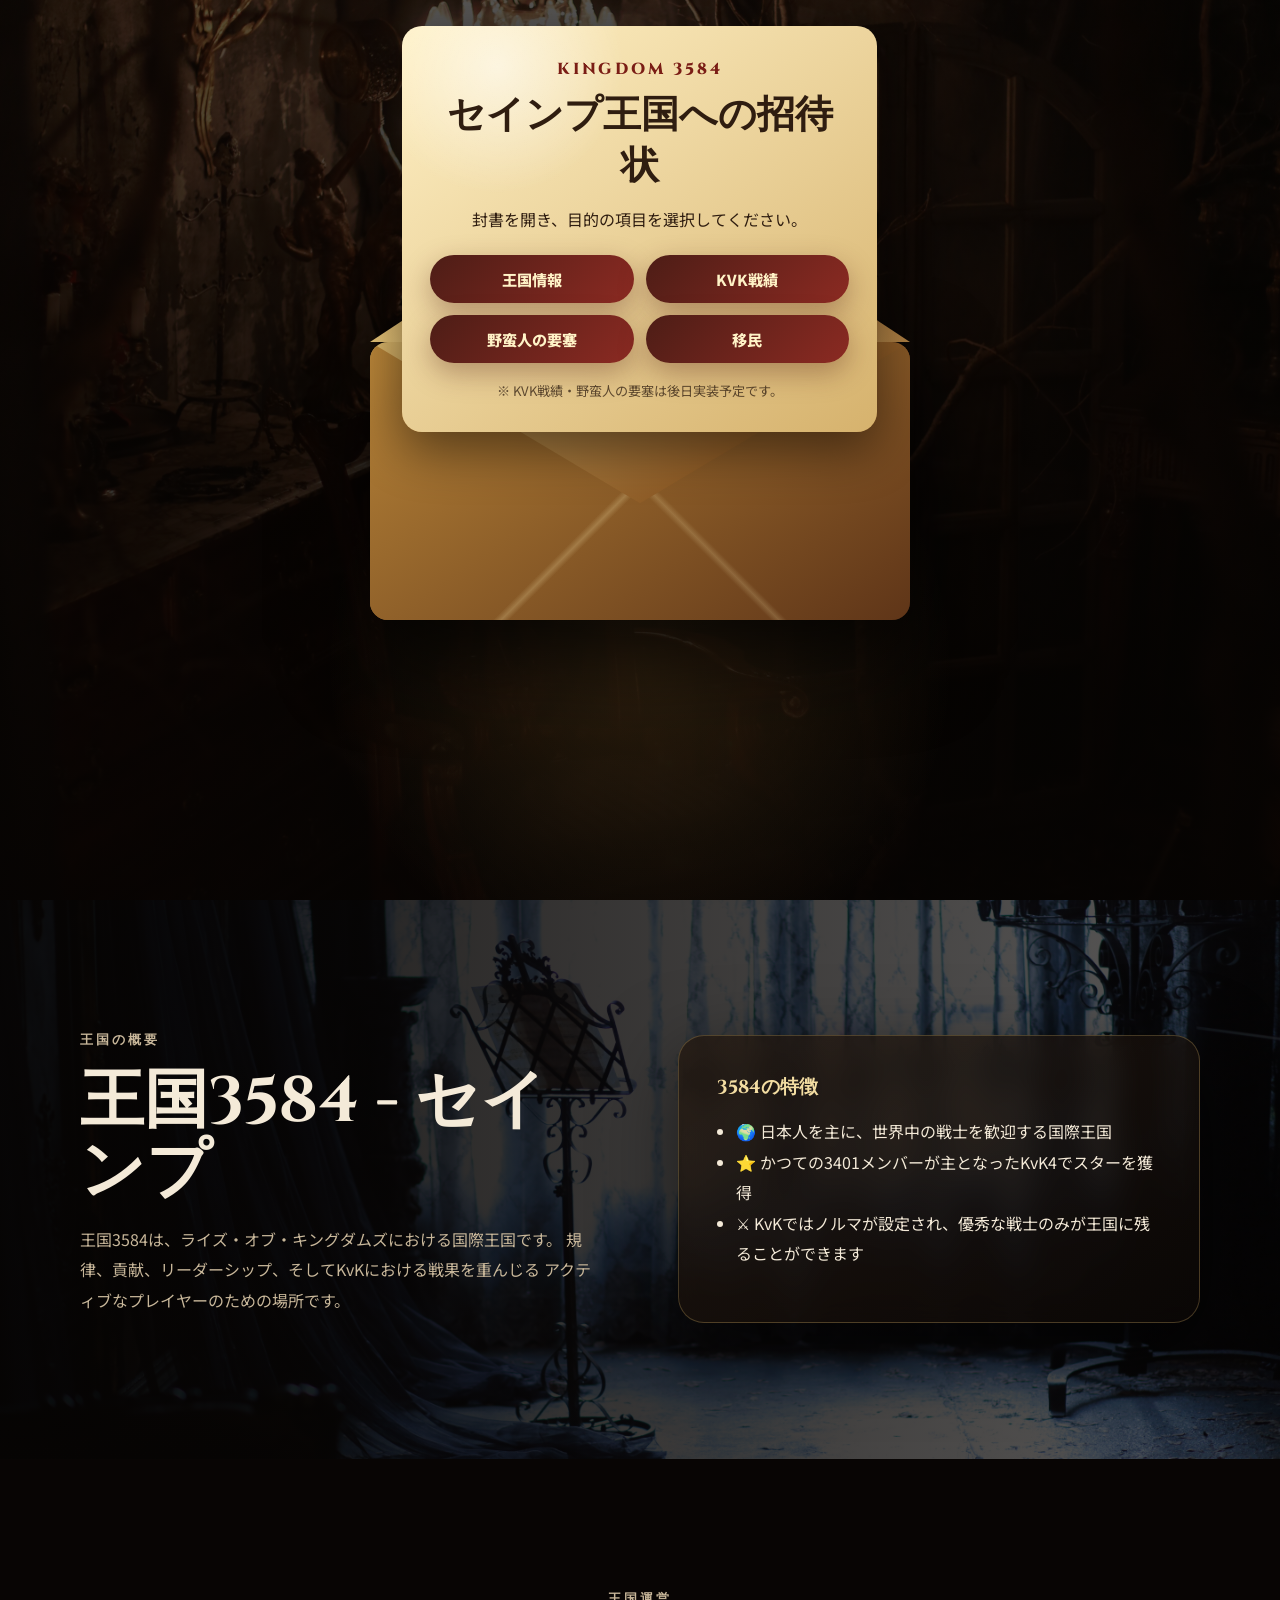
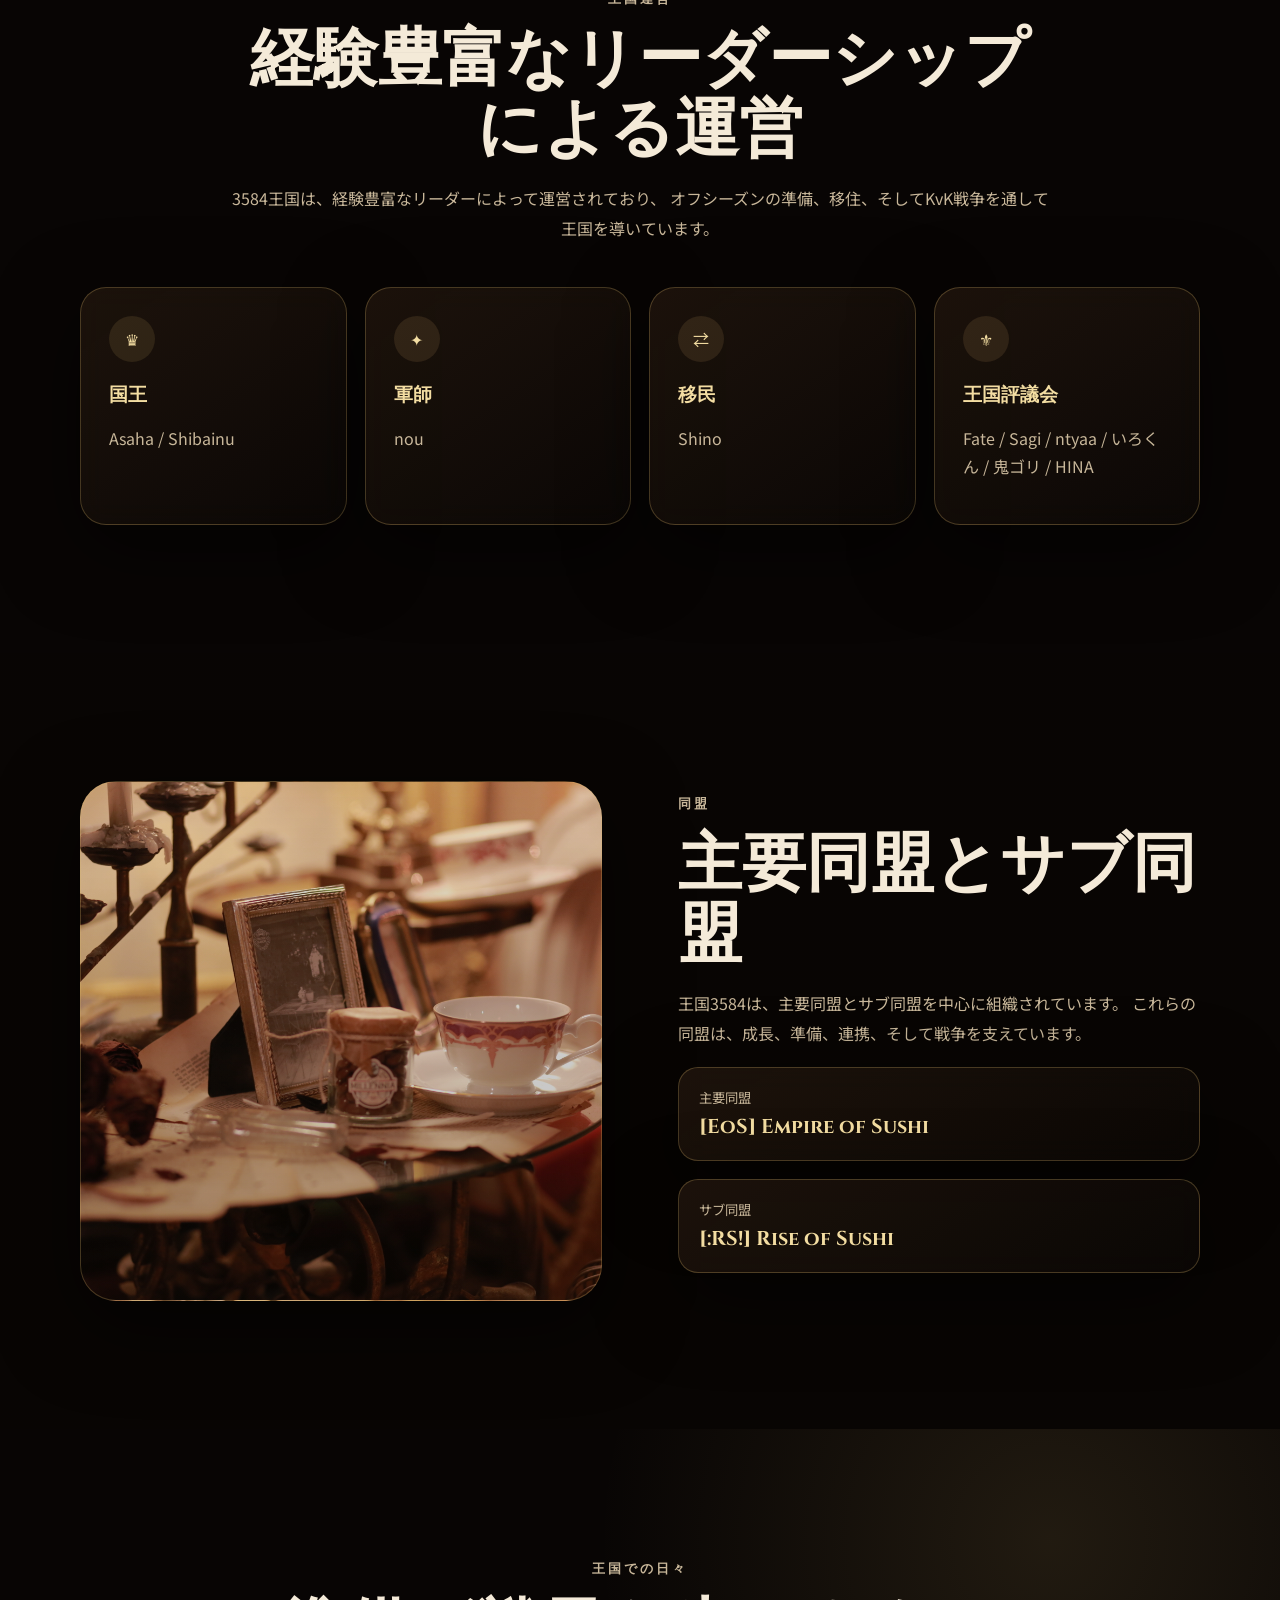
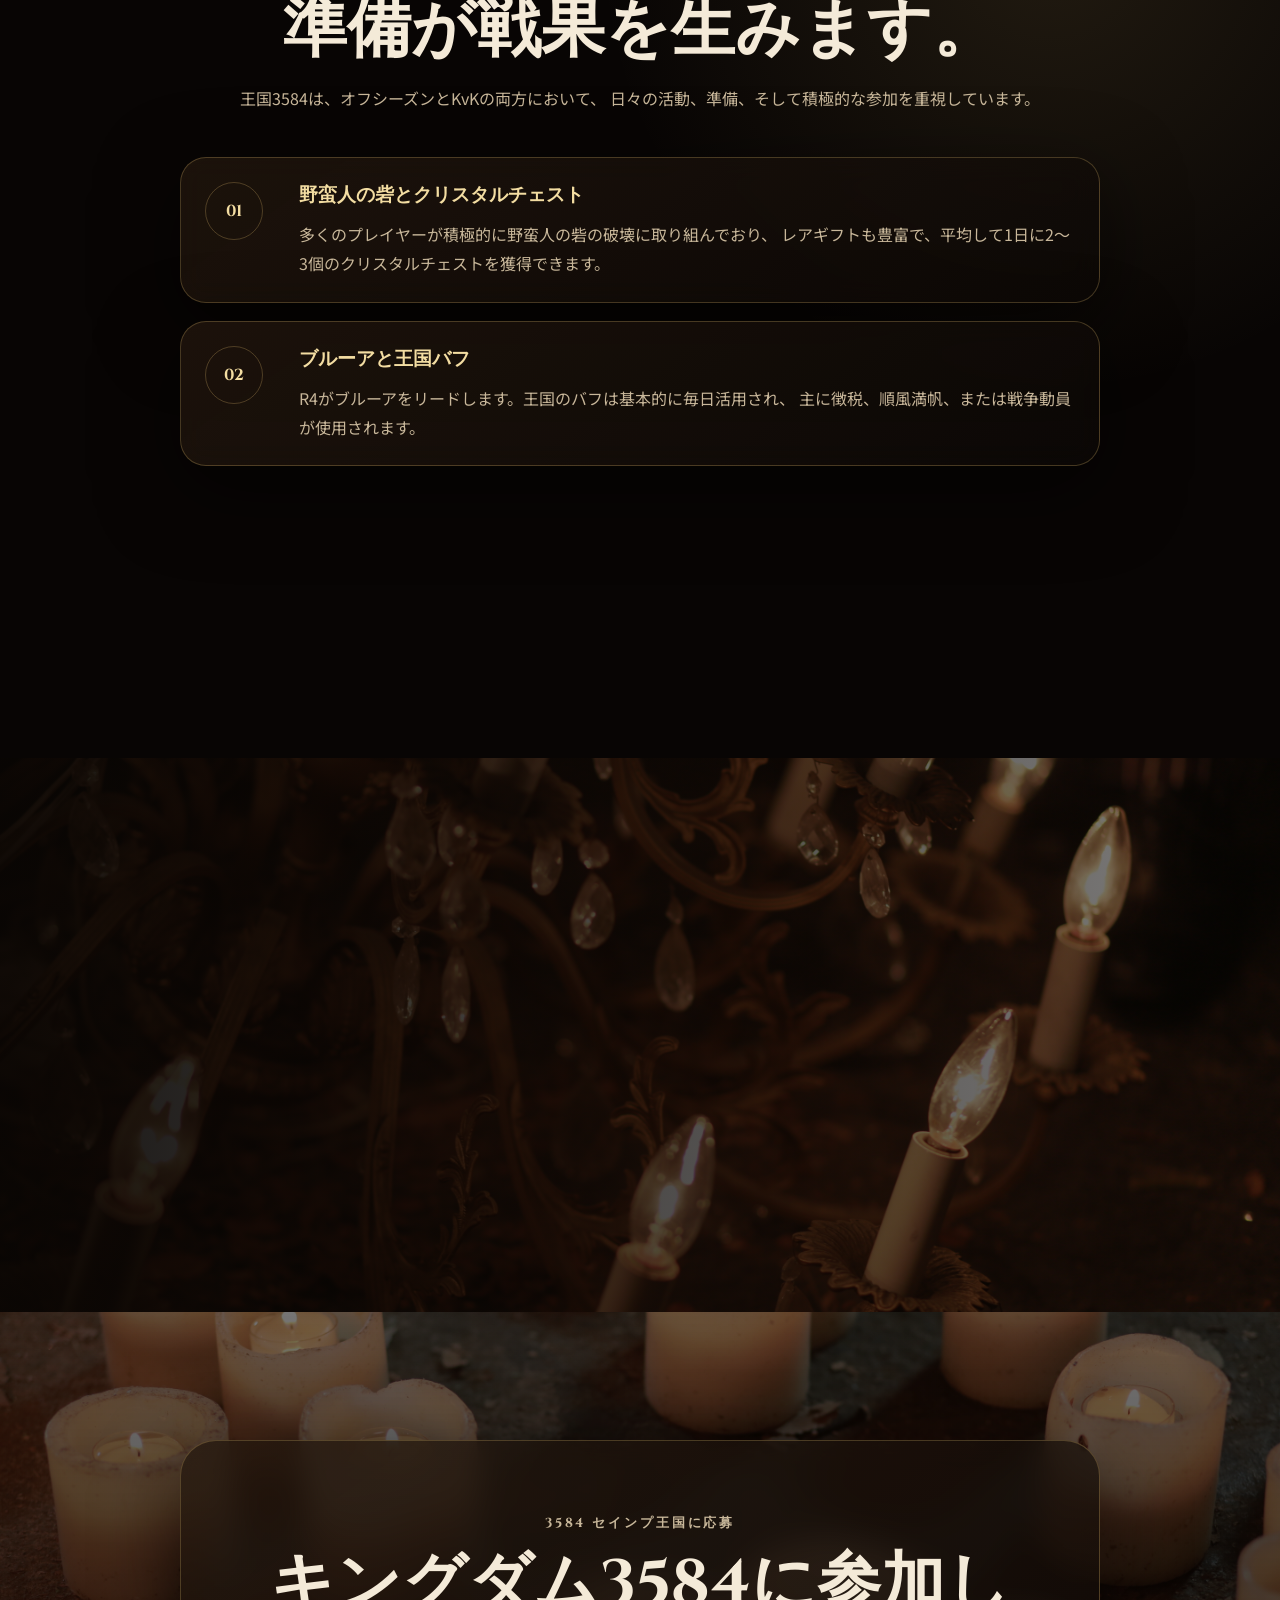
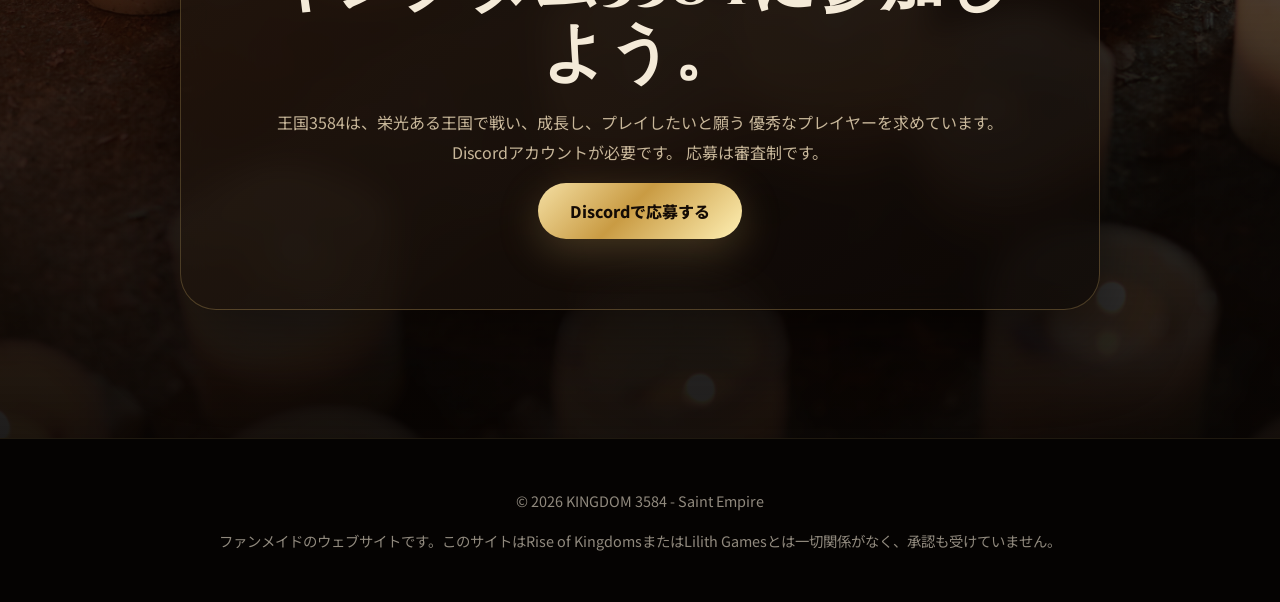
==== commit 07959f32: "Update kingdom.html" ====
--- a/kingdom.html
+++ b/kingdom.html
@@ -6,12 +6,12 @@
   <title>KINGDOM 3584 | セインプ王国</title>
   <meta name="description" content="王国3584 セインプ王国 - 日本人主体＋International / KvK focused kingdom.">
   <meta name="theme-color" content="#120b08">
-  <link rel="canonical" href="https://nou3584.github.io/kd3584/kingdom.html">
+  <link rel="canonical" href="https://nou3584.github.io/kd3584/">
 
   <meta property="og:title" content="KINGDOM 3584 | セインプ王国">
   <meta property="og:description" content="日本人主体＋International / KvK focused kingdom.">
   <meta property="og:type" content="website">
-  <meta property="og:url" content="https://nou3584.github.io/kd3584/kingdom.html">
+  <meta property="og:url" content="https://nou3584.github.io/kd3584/">
   <meta property="og:image" content="assets/images/4V9A9482_0.JPG">
 
   <link rel="preconnect" href="https://fonts.googleapis.com">
@@ -20,13 +20,50 @@
   <link rel="stylesheet" href="assets/css/style.css">
 </head>
 
-<body class="site-page compact-page">
+<body class="gate-open">
+
+  <!-- Entrance Animation -->
+  <div class="letter-gate" id="letterGate">
+    <div class="gate-bg"></div>
+    <div class="gate-light"></div>
+
+    <div class="envelope-scene">
+      <div class="envelope">
+        <div class="env-back"></div>
+
+        <div class="env-paper">
+          <p class="paper-label">KINGDOM 3584</p>
+          <h1>セインプ王国への招待状</h1>
+          <p class="paper-text">
+            封書を開き、目的の項目を選択してください。
+          </p>
+
+          <div class="paper-menu">
+            <button type="button" data-action="enter">王国情報</button>
+            <button type="button" data-action="later">KVK戦績</button>
+            <button type="button" data-action="later">野蛮人の要塞</button>
+            <a href="https://discord.gg/QA2q6GEq8" target="_blank" rel="noopener noreferrer">移民</a>
+          </div>
+
+          <p class="paper-note">
+            ※ KVK戦績・野蛮人の要塞は後日実装予定です。
+          </p>
+        </div>
+
+        <div class="env-front"></div>
+        <div class="env-flap"></div>
+        <div class="wax-seal">3584</div>
+      </div>
+    </div>
+  </div>
+
+  <!-- Existing Light-up Loader -->
   <div class="loader" id="loader">
     <div class="flame"></div>
     <p>Lighting the Kingdom...</p>
   </div>
 
-  <header class="header compact-header" id="header">
+  <header class="header" id="header">
     <a class="brand" href="#top">✦ KD3584</a>
 
     <button class="nav-button" id="navButton" aria-label="menu">
@@ -37,174 +74,200 @@
 
     <nav class="nav" id="nav">
       <a href="#about">概要</a>
-      <a href="#management">運営</a>
+      <a href="#management">王国運営</a>
       <a href="#alliances">同盟</a>
-      <a href="#daily">日々</a>
+      <a href="#season">王国での日々</a>
       <a href="#kvk">KvK</a>
       <a class="nav-apply" href="https://discord.gg/QA2q6GEq8" target="_blank" rel="noopener noreferrer">Discord</a>
     </nav>
   </header>
 
   <main id="top">
-    <section class="compact-hero">
-      <div class="compact-hero-bg"></div>
-      <div class="compact-hero-overlay"></div>
-
-      <div class="compact-hero-content">
+    <section class="hero">
+      <div class="hero-bg"></div>
+      <div class="hero-overlay"></div>
+
+      <div class="lights">
+        <span style="--x:12%;--y:26%;--d:0s"></span>
+        <span style="--x:82%;--y:20%;--d:.8s"></span>
+        <span style="--x:48%;--y:35%;--d:1.4s"></span>
+        <span style="--x:22%;--y:74%;--d:.5s"></span>
+        <span style="--x:68%;--y:70%;--d:1.9s"></span>
+      </div>
+
+      <div class="hero-content">
         <p class="eyebrow reveal">RISE OF KINGDOMS</p>
-        <h1 class="compact-title reveal">王国3584</h1>
-        <p class="compact-subtitle reveal">セインプ王国</p>
-
-        <p class="compact-lead reveal">
-          日本人主体＋International。規律・貢献・戦果を重んじる、精鋭のための寿司の王国。
+        <h1 class="hero-title reveal">王国3584</h1>
+        <p class="hero-subtitle reveal">セインプ王国</p>
+
+        <p class="hero-lead reveal">
+          日本人主体＋International。経験豊富な指導者、結束した同盟、精鋭の戦士たち、
+          そしてKvKのあらゆる時代を超えて戦い続ける意志によって築かれた寿司の王国。
         </p>
 
-        <div class="compact-badges reveal">
+        <div class="badges reveal">
           <span>KvK1 win</span>
           <span>KvK3 win</span>
           <span>KvK4 star</span>
-        </div>
-
-        <div class="compact-actions reveal">
+          <span>優れた戦士にふさわしい王国</span>
+        </div>
+
+        <div class="actions reveal">
           <a class="button primary" href="https://discord.gg/QA2q6GEq8" target="_blank" rel="noopener noreferrer">
-            応募する
+            3584 セインプ王国に応募
           </a>
-          <a class="button ghost" href="#about">詳細を見る</a>
-        </div>
-      </div>
-    </section>
-
-    <section class="compact-section about" id="about">
-      <div class="container">
-        <div class="compact-heading reveal">
+          <a class="button ghost" href="#about">王国を見る</a>
+        </div>
+      </div>
+    </section>
+
+    <section class="section about" id="about">
+      <div class="container grid-2">
+        <div class="section-title reveal">
           <p class="eyebrow">王国の概要</p>
           <h2>王国3584 - セインプ</h2>
           <p>
             王国3584は、ライズ・オブ・キングダムズにおける国際王国です。
-            アクティブな戦士が集い、KvKでの成果を重視します。
-          </p>
-        </div>
-
-        <div class="feature-grid">
-          <article class="mini-card reveal">
-            <strong>🌍 国際王国</strong>
-            <p>日本人を主に、世界中の戦士を歓迎します。</p>
-          </article>
-
-          <article class="mini-card reveal">
-            <strong>⭐ スター王国</strong>
-            <p>旧3401メンバー主体の運営でKvK4スターを獲得。</p>
-          </article>
-
-          <article class="mini-card reveal">
-            <strong>⚔ 戦士基準</strong>
-            <p>KvKではノルマを設定し、貢献を重視します。</p>
-          </article>
-        </div>
-      </div>
-    </section>
-
-    <section class="compact-section" id="management">
+            規律、貢献、リーダーシップ、そしてKvKにおける戦果を重んじる
+            アクティブなプレイヤーのための場所です。
+          </p>
+        </div>
+
+        <div class="glass reveal">
+          <h3>3584の特徴</h3>
+          <ul>
+            <li>🌍 日本人を主に、世界中の戦士を歓迎する国際王国</li>
+            <li>⭐ かつての3401メンバーが主となったKvK4でスターを獲得</li>
+            <li>⚔ KvKではノルマが設定され、優秀な戦士のみが王国に残ることができます</li>
+          </ul>
+        </div>
+      </div>
+    </section>
+
+    <section class="section" id="management">
       <div class="container">
-        <div class="compact-heading center reveal">
+        <div class="section-title center reveal">
           <p class="eyebrow">王国運営</p>
-          <h2>Experienced Leadership</h2>
-          <p>
-            オフシーズン準備、移住、KvK戦争を経験豊富なリーダーが導きます。
-          </p>
-        </div>
-
-        <div class="compact-role-scroll">
-          <article class="compact-role reveal">
+          <h2>経験豊富なリーダーシップによる運営</h2>
+          <p>
+            3584王国は、経験豊富なリーダーによって運営されており、
+            オフシーズンの準備、移住、そしてKvK戦争を通して王国を導いています。
+          </p>
+        </div>
+
+        <div class="cards">
+          <article class="card reveal">
             <span>♛</span>
             <h3>国王</h3>
             <p>Asaha / Shibainu</p>
           </article>
 
-          <article class="compact-role reveal">
+          <article class="card reveal">
             <span>✦</span>
             <h3>軍師</h3>
             <p>nou</p>
           </article>
 
-          <article class="compact-role reveal">
+          <article class="card reveal">
             <span>⇄</span>
             <h3>移民</h3>
             <p>Shino</p>
           </article>
 
-          <article class="compact-role reveal">
+          <article class="card reveal council">
             <span>⚜</span>
-            <h3>評議会</h3>
+            <h3>王国評議会</h3>
             <p>Fate / Sagi / ntyaa / いろくん / 鬼ゴリ / HINA</p>
           </article>
         </div>
       </div>
     </section>
 
-    <section class="compact-section alliances" id="alliances">
-      <div class="container compact-two">
-        <div class="compact-photo reveal"></div>
-
-        <div class="compact-heading reveal">
+    <section class="section alliances" id="alliances">
+      <div class="container grid-2">
+        <div class="photo reveal"></div>
+
+        <div class="section-title reveal">
           <p class="eyebrow">同盟</p>
-          <h2>Empire of Sushi</h2>
-          <p>
-            3584は主要同盟とサブ同盟を中心に、成長・準備・連携・戦争を支えます。
-          </p>
-
-          <div class="compact-alliance-list">
+          <h2>主要同盟とサブ同盟</h2>
+          <p>
+            王国3584は、主要同盟とサブ同盟を中心に組織されています。
+            これらの同盟は、成長、準備、連携、そして戦争を支えています。
+          </p>
+
+          <div class="alliance-box">
+            <small>主要同盟</small>
+            <strong>[EoS] Empire of Sushi</strong>
+          </div>
+
+          <div class="alliance-box">
+            <small>サブ同盟</small>
+            <strong>[:RS!] Rise of Sushi</strong>
+          </div>
+        </div>
+      </div>
+    </section>
+
+    <section class="section season" id="season">
+      <div class="container">
+        <div class="section-title center reveal">
+          <p class="eyebrow">王国での日々</p>
+          <h2>準備が戦果を生みます。</h2>
+          <p>
+            王国3584は、オフシーズンとKvKの両方において、
+            日々の活動、準備、そして積極的な参加を重視しています。
+          </p>
+        </div>
+
+        <div class="timeline">
+          <article class="timeline-item reveal">
+            <b>01</b>
             <div>
-              <small>主要同盟</small>
-              <strong>[EoS] Empire of Sushi</strong>
+              <h3>野蛮人の砦とクリスタルチェスト</h3>
+              <p>
+                多くのプレイヤーが積極的に野蛮人の砦の破壊に取り組んでおり、
+                レアギフトも豊富で、平均して1日に2〜3個のクリスタルチェストを獲得できます。
+              </p>
             </div>
+          </article>
+
+          <article class="timeline-item reveal">
+            <b>02</b>
             <div>
-              <small>サブ同盟</small>
-              <strong>[:RS!] Rise of Sushi</strong>
+              <h3>ブルーアと王国バフ</h3>
+              <p>
+                R4がブルーアをリードします。王国のバフは基本的に毎日活用され、
+                主に徴税、順風満帆、または戦争動員が使用されます。
+              </p>
             </div>
-          </div>
-        </div>
-      </div>
-    </section>
-
-    <section class="compact-section" id="daily">
-      <div class="container">
-        <div class="compact-heading center reveal">
-          <p class="eyebrow">王国での日々</p>
-          <h2>準備が戦果を生む</h2>
-        </div>
-
-        <div class="compact-info-grid">
-          <article class="info-pill reveal">
-            <b>野蛮人の砦</b>
-            <p>レアギフトが豊富で、平均1日2〜3個のクリスタルチェストを獲得可能。</p>
-          </article>
-
-          <article class="info-pill reveal">
-            <b>ブルーア・王国バフ</b>
-            <p>R4がブルーアをリードし、徴税・順風満帆・戦争動員を活用。</p>
-          </article>
-
-          <article class="info-pill reveal">
-            <b>イベント運営</b>
-            <p>MGE、AoO、同盟総動員、シルクロード、暗黒軍団などを適切にリード。</p>
-          </article>
-        </div>
-      </div>
-    </section>
-
-    <section class="compact-section kvk" id="kvk">
-      <div class="container compact-two">
-        <div class="compact-heading reveal">
+          </article>
+
+          <article class="timeline-item reveal">
+            <b>03</b>
+            <div>
+              <h3>イベント運営</h3>
+              <p>
+                RL/GLやDKP順に基づく適切に修正されたMGE、AoO、
+                同盟総動員、シルクロード、暗黒軍団などを適切にリードします。
+              </p>
+            </div>
+          </article>
+        </div>
+      </div>
+    </section>
+
+    <section class="section kvk" id="kvk">
+      <div class="container grid-2">
+        <div class="section-title reveal">
           <p class="eyebrow">KvK</p>
           <h2>次の時代はあなたと共に…</h2>
           <p>
             KvKにはメインアライアンスのメンバーが参加します。
-            今後は親交がある王国とのチーム編成も検討しています。
-          </p>
-        </div>
-
-        <div class="compact-result-grid reveal">
+            今後のKvKでは、親交がある王国と積極的にチームを組むことを検討しています。
+          </p>
+        </div>
+
+        <div class="stats reveal">
           <div><strong>KvK1</strong><span>win</span></div>
           <div><strong>KvK3</strong><span>win</span></div>
           <div><strong>KvK4</strong><span>star</span></div>
@@ -212,13 +275,14 @@
       </div>
     </section>
 
-    <section class="compact-section apply" id="apply">
-      <div class="container compact-apply-card reveal">
+    <section class="section apply" id="apply">
+      <div class="container apply-card reveal">
         <p class="eyebrow">3584 セインプ王国に応募</p>
         <h2>キングダム3584に参加しよう。</h2>
         <p>
-          栄光ある王国で戦い、成長し、プレイしたい優秀なプレイヤーを求めています。
-          応募にはDiscordアカウントが必要です。
+          王国3584は、栄光ある王国で戦い、成長し、プレイしたいと願う
+          優秀なプレイヤーを求めています。Discordアカウントが必要です。
+          応募は審査制です。
         </p>
         <a class="button primary large" href="https://discord.gg/QA2q6GEq8" target="_blank" rel="noopener noreferrer">
           Discordで応募する
@@ -227,13 +291,15 @@
     </section>
   </main>
 
-  <footer class="footer compact-footer">
+  <footer class="footer">
     <p>© <span id="year"></span> KINGDOM 3584 - Saint Empire</p>
     <p>
       ファンメイドのウェブサイトです。このサイトはRise of KingdomsまたはLilith Gamesとは一切関係がなく、承認も受けていません。
     </p>
   </footer>
 
+  <div class="toast" id="toast">この項目は後日実装予定です。</div>
+
   <script src="assets/js/main.js"></script>
 </body>
 </html>
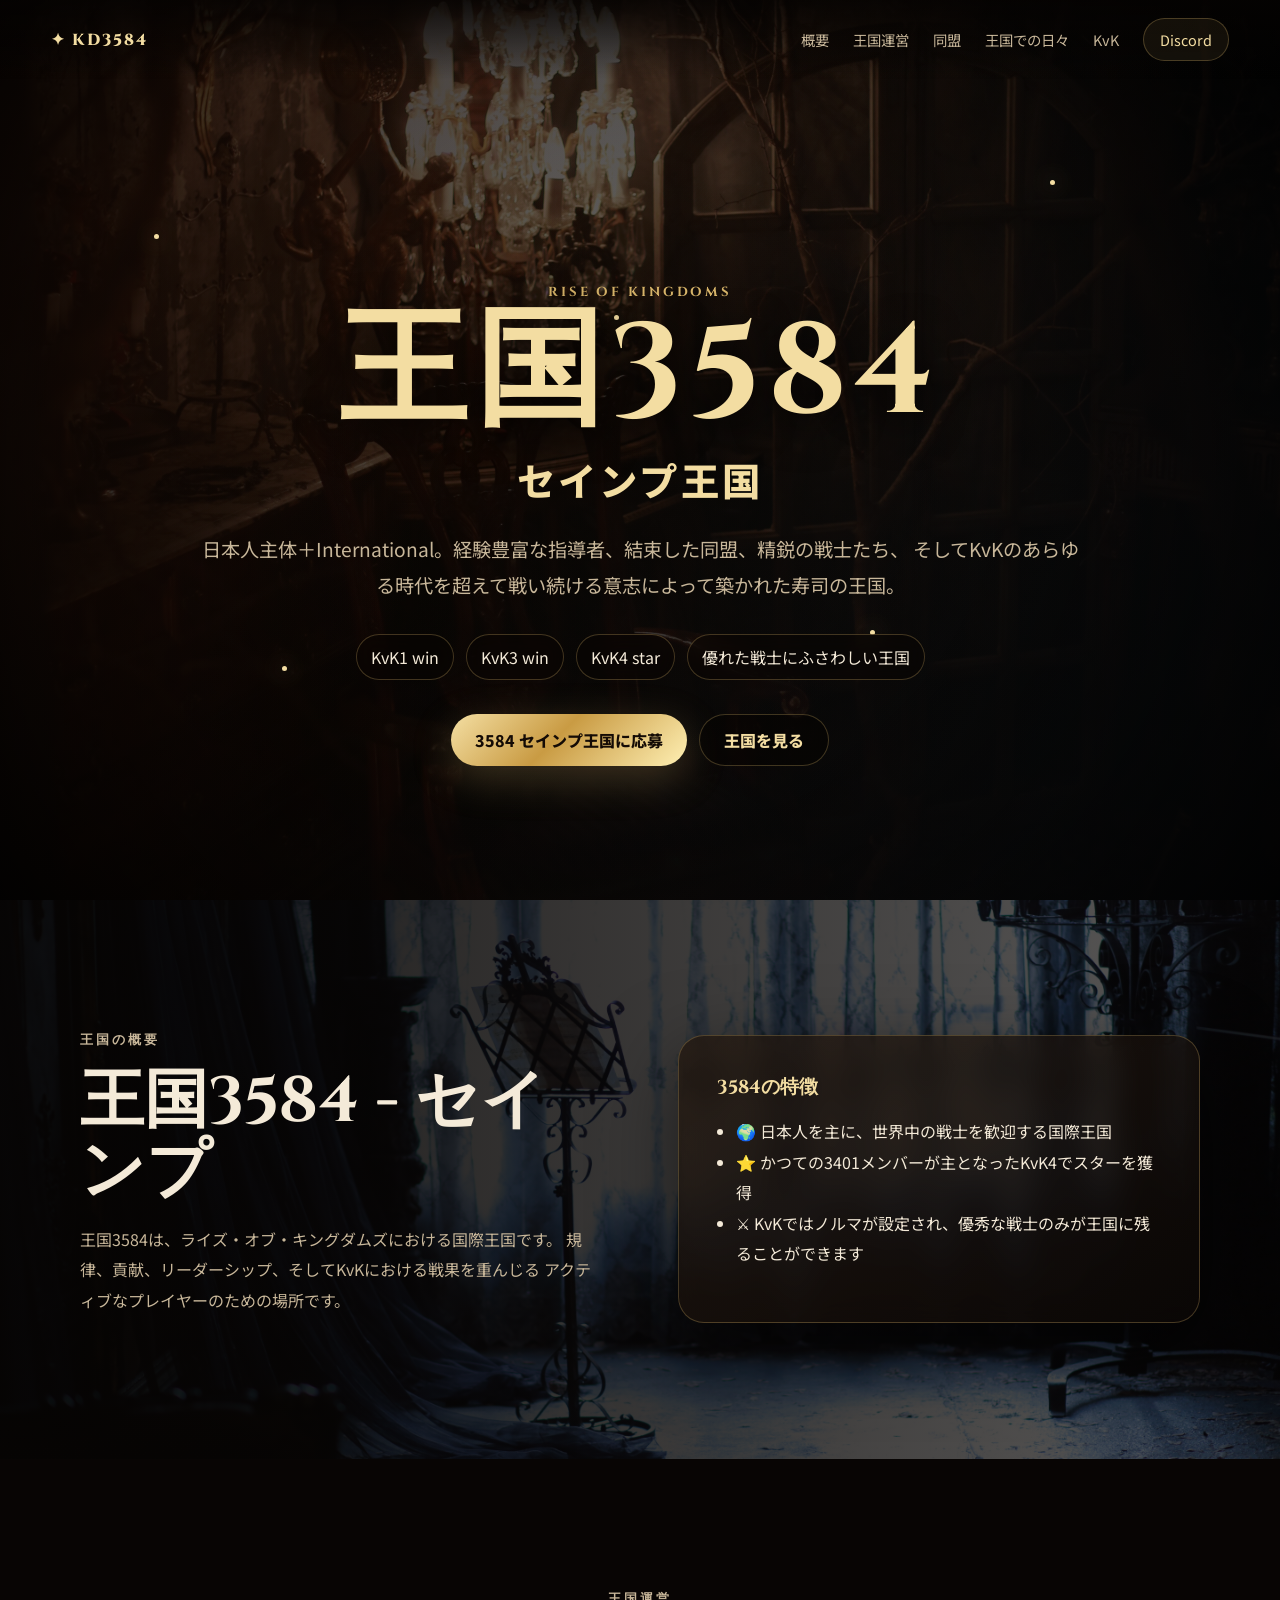
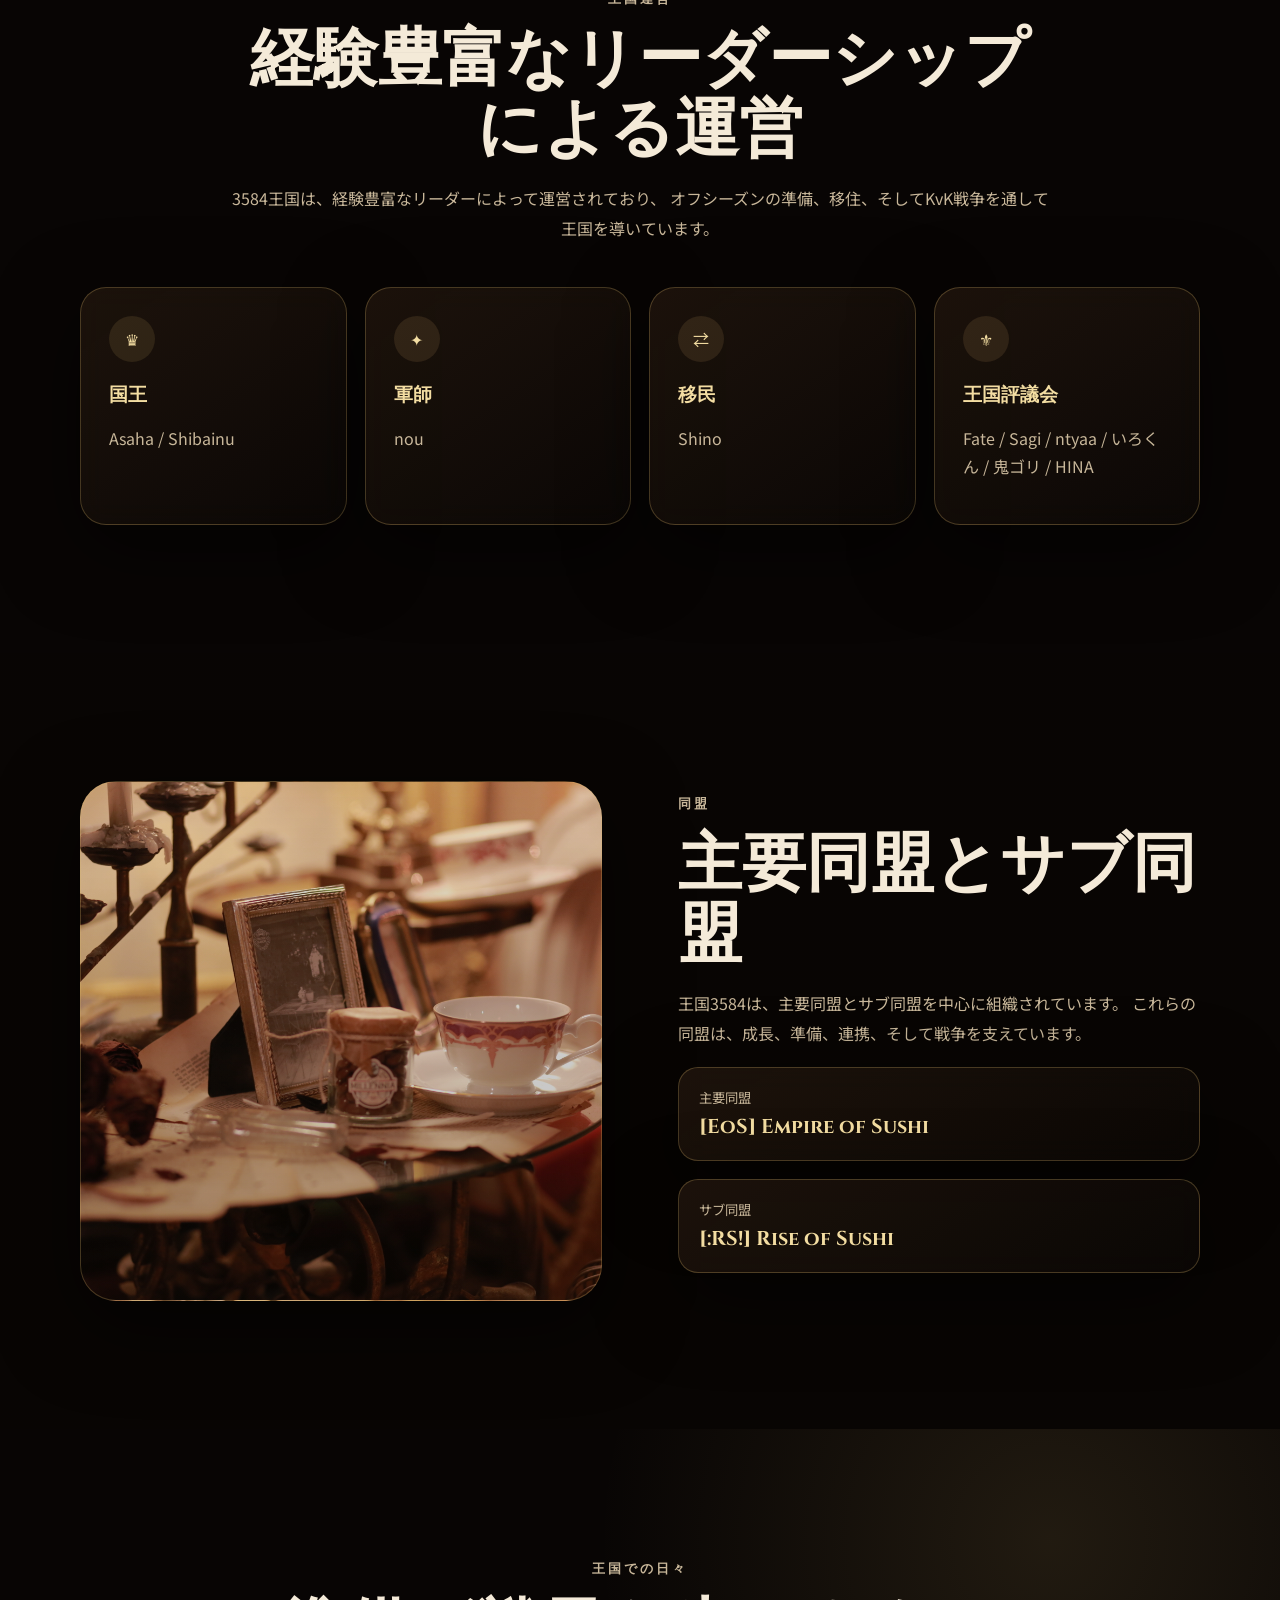
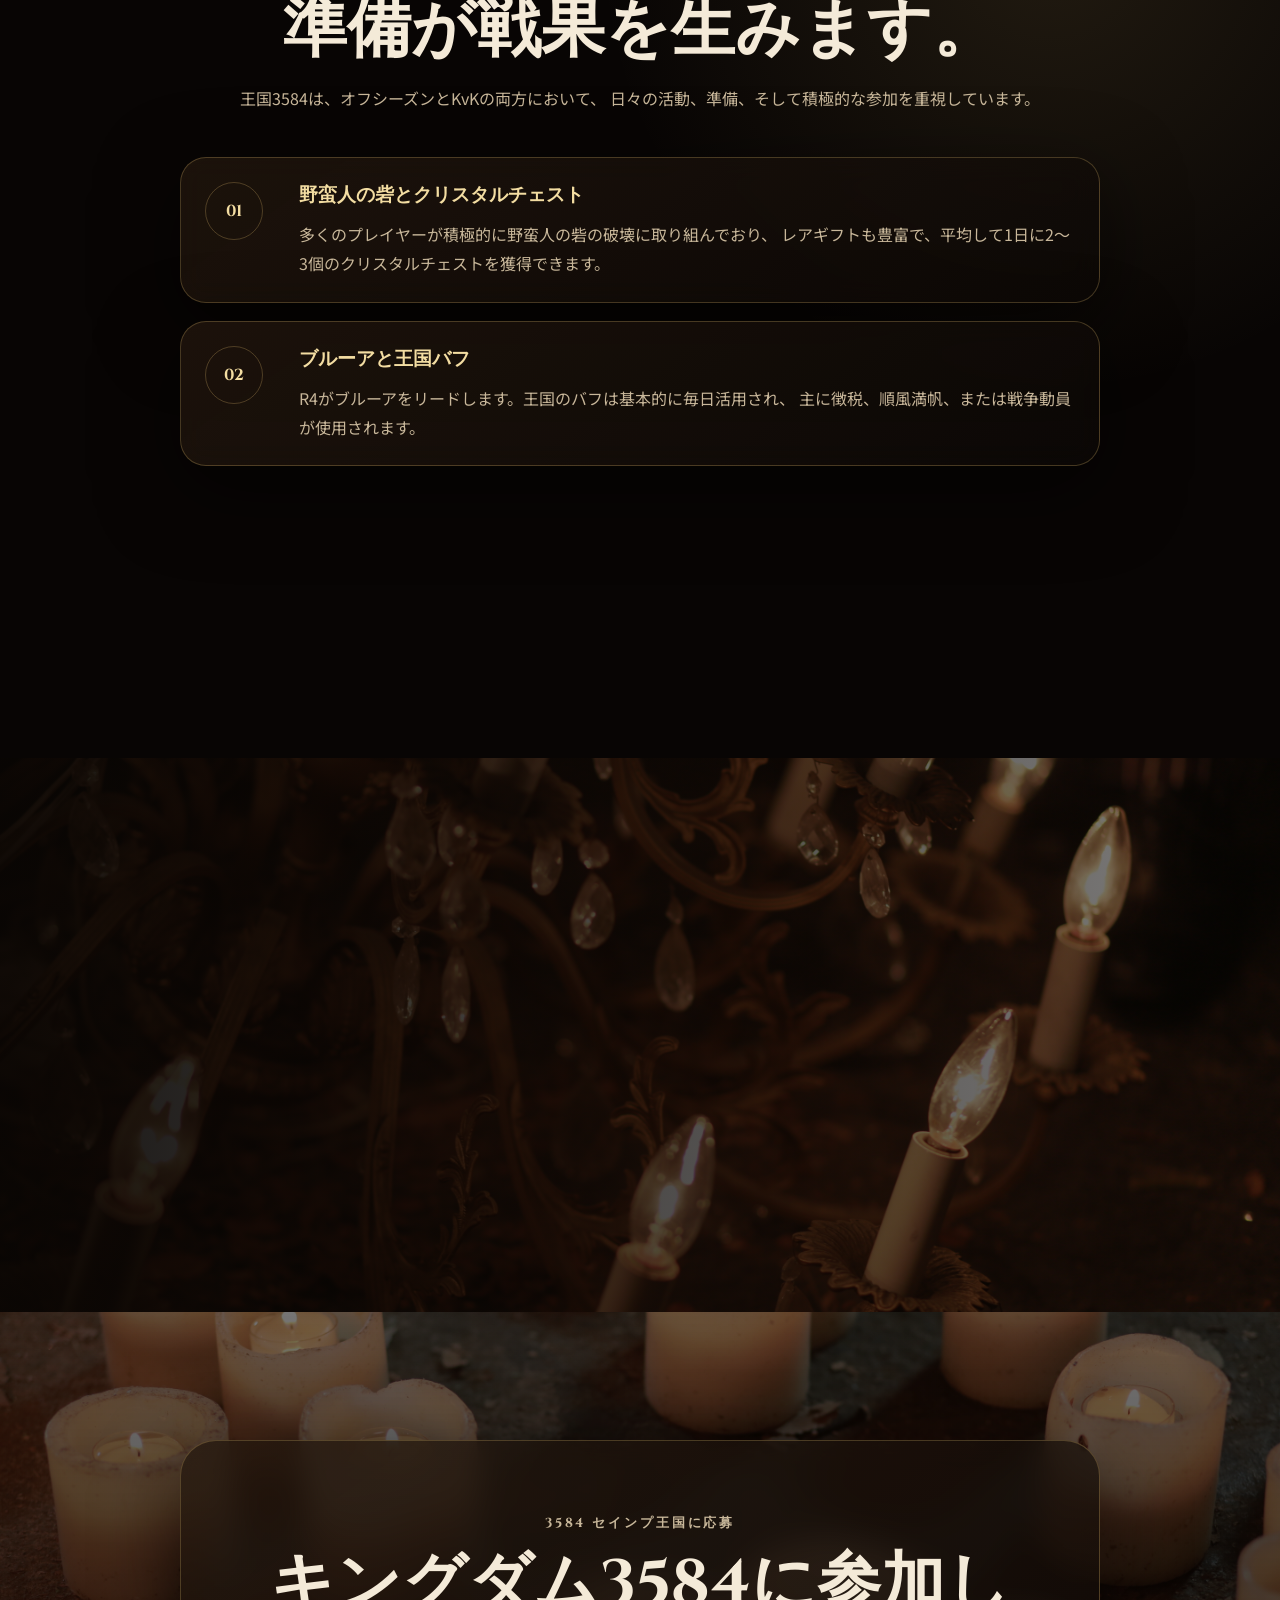
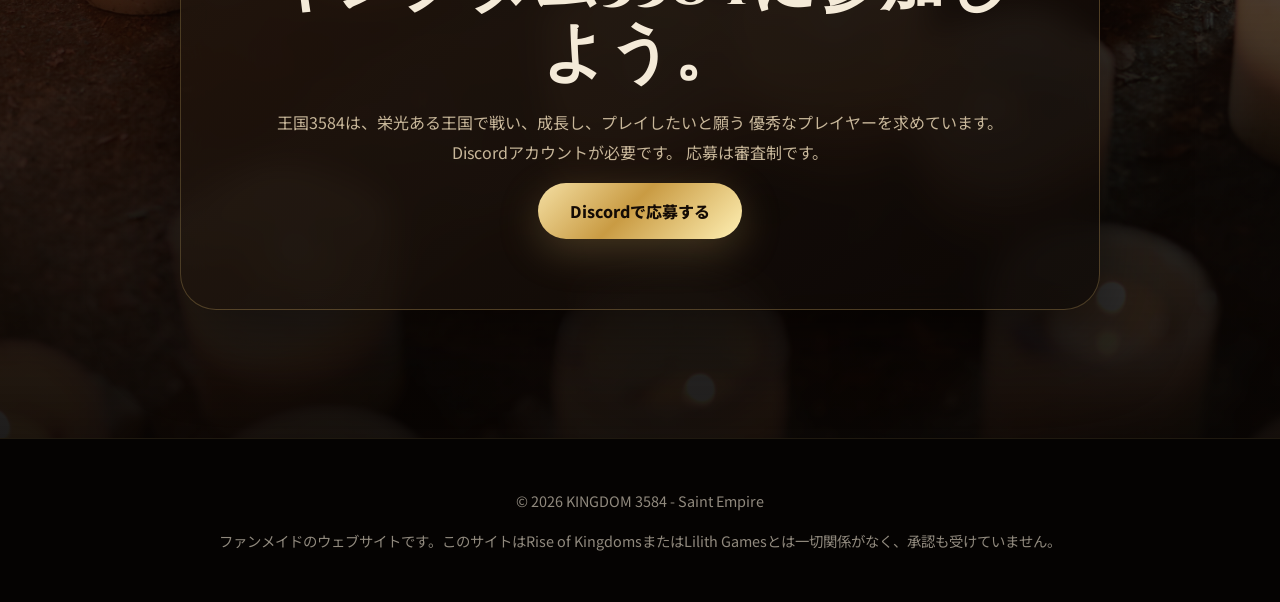
==== commit 7bf25b38: "Update kingdom.html" ====
--- a/kingdom.html
+++ b/kingdom.html
@@ -6,12 +6,12 @@
   <title>KINGDOM 3584 | セインプ王国</title>
   <meta name="description" content="王国3584 セインプ王国 - 日本人主体＋International / KvK focused kingdom.">
   <meta name="theme-color" content="#120b08">
-  <link rel="canonical" href="https://nou3584.github.io/kd3584/">
+  <link rel="canonical" href="https://nou3584.github.io/kd3584/kingdom.html">
 
   <meta property="og:title" content="KINGDOM 3584 | セインプ王国">
   <meta property="og:description" content="日本人主体＋International / KvK focused kingdom.">
   <meta property="og:type" content="website">
-  <meta property="og:url" content="https://nou3584.github.io/kd3584/">
+  <meta property="og:url" content="https://nou3584.github.io/kd3584/kingdom.html">
   <meta property="og:image" content="assets/images/4V9A9482_0.JPG">
 
   <link rel="preconnect" href="https://fonts.googleapis.com">
@@ -20,44 +20,7 @@
   <link rel="stylesheet" href="assets/css/style.css">
 </head>
 
-<body class="gate-open">
-
-  <!-- Entrance Animation -->
-  <div class="letter-gate" id="letterGate">
-    <div class="gate-bg"></div>
-    <div class="gate-light"></div>
-
-    <div class="envelope-scene">
-      <div class="envelope">
-        <div class="env-back"></div>
-
-        <div class="env-paper">
-          <p class="paper-label">KINGDOM 3584</p>
-          <h1>セインプ王国への招待状</h1>
-          <p class="paper-text">
-            封書を開き、目的の項目を選択してください。
-          </p>
-
-          <div class="paper-menu">
-            <button type="button" data-action="enter">王国情報</button>
-            <button type="button" data-action="later">KVK戦績</button>
-            <button type="button" data-action="later">野蛮人の要塞</button>
-            <a href="https://discord.gg/QA2q6GEq8" target="_blank" rel="noopener noreferrer">移民</a>
-          </div>
-
-          <p class="paper-note">
-            ※ KVK戦績・野蛮人の要塞は後日実装予定です。
-          </p>
-        </div>
-
-        <div class="env-front"></div>
-        <div class="env-flap"></div>
-        <div class="wax-seal">3584</div>
-      </div>
-    </div>
-  </div>
-
-  <!-- Existing Light-up Loader -->
+<body class="site-page">
   <div class="loader" id="loader">
     <div class="flame"></div>
     <p>Lighting the Kingdom...</p>
@@ -298,8 +261,6 @@
     </p>
   </footer>
 
-  <div class="toast" id="toast">この項目は後日実装予定です。</div>
-
   <script src="assets/js/main.js"></script>
 </body>
 </html>
